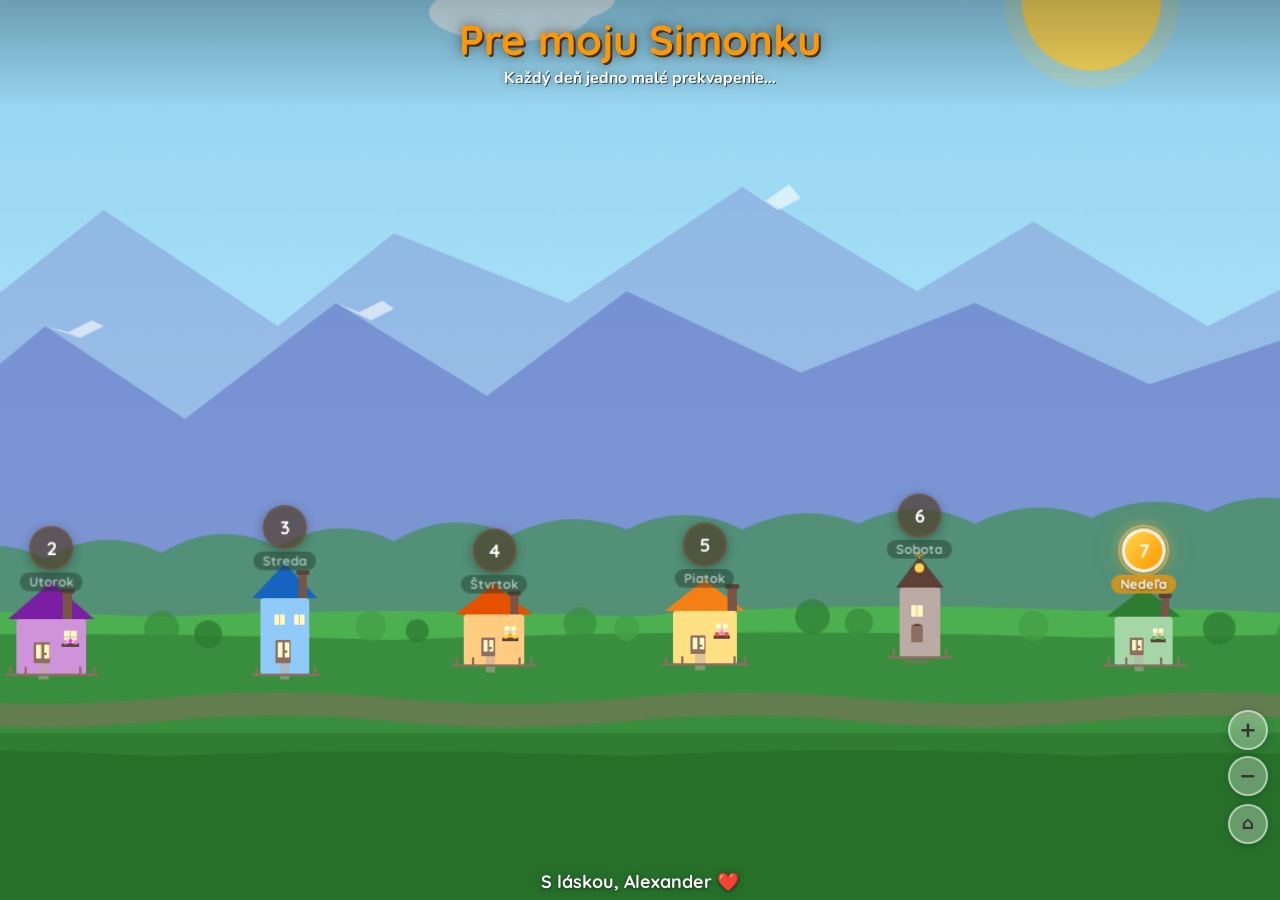
==== index.html @ 2c068c4d "Initial commit" ====
<!DOCTYPE html>
<html lang="sk">
<head>
    <meta charset="UTF-8">
    <meta name="viewport" content="width=device-width, initial-scale=1.0, maximum-scale=1.0, user-scalable=no">
    <title>Pre Simonku ❤️</title>
    <link rel="preconnect" href="https://fonts.googleapis.com">
    <link rel="preconnect" href="https://fonts.gstatic.com" crossorigin>
    <link href="https://fonts.googleapis.com/css2?family=Quicksand:wght@500;600;700&family=Nunito:wght@400;500;600;700;800&display=swap" rel="stylesheet">
    <link rel="stylesheet" href="style.css">
</head>
<body>
    <header>
        <h1>Pre moju Simonku</h1>
        <p class="subtitle">Každý deň jedno malé prekvapenie...</p>
    </header>

    <!-- ===== INTERACTIVE MAP ===== -->
    <div class="map-viewport" id="map-viewport">
        <div class="map-canvas" id="map-canvas">
            <!-- Landscape SVG — anchored to bottom so houses show, sky crops -->
            <svg class="map-svg" viewBox="0 0 1400 900" preserveAspectRatio="xMidYMax slice">
                <!-- Sky gradient -->
                <defs>
                    <linearGradient id="sky-grad" x1="0" y1="0" x2="0" y2="1">
                        <stop offset="0%" stop-color="#87CEEB"/>
                        <stop offset="60%" stop-color="#B3E5FC"/>
                        <stop offset="100%" stop-color="#C8E6C9"/>
                    </linearGradient>
                </defs>
                <rect width="1400" height="900" fill="url(#sky-grad)"/>

                <!-- Sun -->
                <circle cx="1200" cy="120" r="60" fill="#FFD54F" opacity="0.9"/>
                <circle cx="1200" cy="120" r="75" fill="#FFD54F" opacity="0.2"/>

                <!-- Clouds -->
                <g opacity="0.8">
                    <ellipse cx="200" cy="100" rx="80" ry="30" fill="white"/>
                    <ellipse cx="250" cy="85" rx="60" ry="25" fill="white"/>
                    <ellipse cx="160" cy="90" rx="50" ry="22" fill="white"/>
                </g>
                <g opacity="0.6">
                    <ellipse cx="700" cy="130" rx="70" ry="25" fill="white"/>
                    <ellipse cx="740" cy="118" rx="50" ry="20" fill="white"/>
                </g>
                <g opacity="0.5">
                    <ellipse cx="1000" cy="80" rx="60" ry="22" fill="white"/>
                    <ellipse cx="1040" cy="70" rx="45" ry="18" fill="white"/>
                </g>

                <!-- Far mountains -->
                <path d="M0 500 L100 350 L200 420 L350 300 L500 400 L600 320 L750 380 L900 280 L1050 370 L1150 310 L1300 400 L1400 350 L1400 900 L0 900Z" fill="#7986CB" opacity="0.4"/>
                <!-- Near mountains -->
                <path d="M0 550 L80 450 L180 500 L300 400 L420 480 L550 380 L680 460 L800 370 L950 440 L1100 380 L1250 450 L1400 400 L1400 900 L0 900Z" fill="#5C6BC0" opacity="0.5"/>
                <!-- Snow caps -->
                <path d="M300 400 L330 410 L350 400 L340 395 L320 405 Z" fill="white" opacity="0.6"/>
                <path d="M550 380 L580 395 L600 385 L590 378 L570 388 Z" fill="white" opacity="0.6"/>
                <path d="M900 280 L930 300 L950 290 L940 278 L920 292 Z" fill="white" opacity="0.6"/>

                <!-- Treeline / Forest -->
                <path d="M0 620 Q50 590 100 610 Q150 580 200 605 Q250 575 300 600 Q350 570 400 595 Q450 565 500 590 Q550 560 600 585 Q650 555 700 580 Q750 555 800 575 Q850 550 900 575 Q950 550 1000 570 Q1050 545 1100 570 Q1150 545 1200 565 Q1250 540 1300 560 Q1350 535 1400 560 L1400 900 L0 900Z" fill="#388E3C" opacity="0.6"/>

                <!-- Green ground -->
                <path d="M0 650 Q200 640 400 650 Q600 640 800 650 Q1000 635 1200 645 Q1300 640 1400 650 L1400 900 L0 900Z" fill="#4CAF50"/>
                <path d="M0 670 Q300 660 600 670 Q900 658 1200 668 L1400 665 L1400 900 L0 900Z" fill="#388E3C"/>

                <!-- Path/road winding through village -->
                <path d="M0 720 Q100 710 200 720 Q300 730 400 720 Q500 710 600 720 Q700 730 800 720 Q900 710 1000 720 Q1100 730 1200 720 Q1300 710 1400 720 L1400 740 Q1300 730 1200 740 Q1100 750 1000 740 Q900 730 800 740 Q700 750 600 740 Q500 730 400 740 Q300 750 200 740 Q100 730 0 740Z" fill="#8D6E63" opacity="0.5"/>

                <!-- ===== 7 HOUSES ===== -->

                <!-- House 1 (coral/pink) — Pondelok — center x≈107 -->
                <rect x="80" y="660" width="55" height="42" fill="#FFAB91" rx="3"/>
                <polygon points="72,660 142,660 107,632" fill="#D84315"/>
                <rect x="120" y="638" width="8" height="22" fill="#795548"/>
                <rect x="118" y="636" width="12" height="4" fill="#5D4037" rx="1"/>
                <rect x="95" y="676" width="13" height="16" fill="#8D6E63" rx="1"/>
                <rect x="97" y="678" width="4" height="10" fill="#FFF9C4" rx="0.5"/>
                <rect x="103" y="678" width="4" height="10" fill="#FFF9C4" rx="0.5"/>
                <circle cx="104" cy="684" r="1" fill="#5D4037"/>
                <rect x="115" y="668" width="10" height="10" fill="#FFF9C4" rx="1"/>
                <line x1="120" y1="668" x2="120" y2="678" stroke="#BCAAA4" stroke-width="0.7"/>
                <line x1="115" y1="673" x2="125" y2="673" stroke="#BCAAA4" stroke-width="0.7"/>
                <rect x="113" y="678" width="14" height="3" fill="#5D4037" rx="0.5"/>
                <circle cx="116" cy="677" r="2" fill="#FF80AB"/>
                <circle cx="120" cy="676" r="2" fill="#EF5350"/>
                <circle cx="124" cy="677" r="2" fill="#FF80AB"/>
                <rect x="99" y="692" width="9" height="14" fill="#BCAAA4" rx="1" opacity="0.5"/>
                <line x1="68" y1="702" x2="145" y2="702" stroke="#8D6E63" stroke-width="2"/>
                <line x1="72" y1="695" x2="72" y2="702" stroke="#8D6E63" stroke-width="2"/>
                <line x1="85" y1="695" x2="85" y2="702" stroke="#8D6E63" stroke-width="2"/>
                <line x1="130" y1="695" x2="130" y2="702" stroke="#8D6E63" stroke-width="2"/>
                <line x1="142" y1="695" x2="142" y2="702" stroke="#8D6E63" stroke-width="2"/>

                <!-- House 2 (purple) — Utorok — center x≈305 -->
                <rect x="275" y="652" width="60" height="48" fill="#CE93D8" rx="3"/>
                <polygon points="268,652 342,652 305,620" fill="#7B1FA2"/>
                <rect x="315" y="628" width="8" height="24" fill="#795548"/>
                <rect x="313" y="626" width="12" height="4" fill="#5D4037" rx="1"/>
                <rect x="290" y="672" width="14" height="18" fill="#8D6E63" rx="1"/>
                <rect x="292" y="674" width="4.5" height="12" fill="#FFF9C4" rx="0.5"/>
                <rect x="299" y="674" width="4.5" height="12" fill="#FFF9C4" rx="0.5"/>
                <circle cx="300" cy="682" r="1" fill="#5D4037"/>
                <rect x="316" y="662" width="11" height="11" fill="#FFF9C4" rx="1"/>
                <line x1="321.5" y1="662" x2="321.5" y2="673" stroke="#BCAAA4" stroke-width="0.7"/>
                <line x1="316" y1="667.5" x2="327" y2="667.5" stroke="#BCAAA4" stroke-width="0.7"/>
                <rect x="314" y="673" width="15" height="3" fill="#5D4037" rx="0.5"/>
                <circle cx="317" cy="672" r="2" fill="#CE93D8"/>
                <circle cx="321.5" cy="671" r="2" fill="#E040FB"/>
                <circle cx="326" cy="672" r="2" fill="#CE93D8"/>
                <rect x="294" y="690" width="9" height="14" fill="#BCAAA4" rx="1" opacity="0.5"/>
                <line x1="265" y1="700" x2="345" y2="700" stroke="#8D6E63" stroke-width="2"/>
                <line x1="270" y1="693" x2="270" y2="700" stroke="#8D6E63" stroke-width="2"/>
                <line x1="283" y1="693" x2="283" y2="700" stroke="#8D6E63" stroke-width="2"/>
                <line x1="330" y1="693" x2="330" y2="700" stroke="#8D6E63" stroke-width="2"/>
                <line x1="342" y1="693" x2="342" y2="700" stroke="#8D6E63" stroke-width="2"/>

                <!-- House 3 (blue, tall) — Streda — center x≈506 -->
                <rect x="485" y="634" width="42" height="66" fill="#90CAF9" rx="3"/>
                <polygon points="478,634 534,634 506,604" fill="#1565C0"/>
                <rect x="518" y="612" width="7" height="22" fill="#795548"/>
                <rect x="516" y="610" width="11" height="4" fill="#5D4037" rx="1"/>
                <rect x="498" y="670" width="13" height="20" fill="#8D6E63" rx="1"/>
                <rect x="500" y="672" width="4" height="13" fill="#FFF9C4" rx="0.5"/>
                <rect x="506" y="672" width="4" height="13" fill="#FFF9C4" rx="0.5"/>
                <circle cx="507" cy="680" r="1" fill="#5D4037"/>
                <rect x="497" y="648" width="9" height="9" fill="#FFF9C4" rx="1"/>
                <line x1="501.5" y1="648" x2="501.5" y2="657" stroke="#BCAAA4" stroke-width="0.7"/>
                <rect x="514" y="648" width="9" height="9" fill="#FFF9C4" rx="1"/>
                <line x1="518.5" y1="648" x2="518.5" y2="657" stroke="#BCAAA4" stroke-width="0.7"/>
                <rect x="502" y="690" width="8" height="14" fill="#BCAAA4" rx="1" opacity="0.5"/>
                <line x1="478" y1="700" x2="536" y2="700" stroke="#8D6E63" stroke-width="2"/>
                <line x1="482" y1="693" x2="482" y2="700" stroke="#8D6E63" stroke-width="2"/>
                <line x1="532" y1="693" x2="532" y2="700" stroke="#8D6E63" stroke-width="2"/>

                <!-- House 4 (orange) — Štvrtok — center x≈686 -->
                <rect x="660" y="648" width="52" height="44" fill="#FFCC80" rx="3"/>
                <polygon points="653,648 719,648 686,622" fill="#E65100"/>
                <rect x="700" y="630" width="7" height="18" fill="#795548"/>
                <rect x="698" y="628" width="11" height="4" fill="#5D4037" rx="1"/>
                <rect x="675" y="668" width="12" height="16" fill="#8D6E63" rx="1"/>
                <rect x="677" y="670" width="3.5" height="10" fill="#FFF9C4" rx="0.5"/>
                <rect x="682" y="670" width="3.5" height="10" fill="#FFF9C4" rx="0.5"/>
                <circle cx="683" cy="677" r="1" fill="#5D4037"/>
                <rect x="695" y="658" width="10" height="10" fill="#FFF9C4" rx="1"/>
                <line x1="700" y1="658" x2="700" y2="668" stroke="#BCAAA4" stroke-width="0.7"/>
                <line x1="695" y1="663" x2="705" y2="663" stroke="#BCAAA4" stroke-width="0.7"/>
                <rect x="693" y="668" width="14" height="3" fill="#5D4037" rx="0.5"/>
                <circle cx="696" cy="667" r="2" fill="#FFD54F"/>
                <circle cx="700" cy="666" r="2" fill="#FFAB00"/>
                <circle cx="704" cy="667" r="2" fill="#FFD54F"/>
                <rect x="679" y="684" width="8" height="14" fill="#BCAAA4" rx="1" opacity="0.5"/>
                <line x1="650" y1="692" x2="722" y2="692" stroke="#8D6E63" stroke-width="2"/>
                <line x1="654" y1="685" x2="654" y2="692" stroke="#8D6E63" stroke-width="2"/>
                <line x1="668" y1="685" x2="668" y2="692" stroke="#8D6E63" stroke-width="2"/>
                <line x1="708" y1="685" x2="708" y2="692" stroke="#8D6E63" stroke-width="2"/>
                <line x1="718" y1="685" x2="718" y2="692" stroke="#8D6E63" stroke-width="2"/>

                <!-- House 5 (yellow) — Piatok — center x≈867 -->
                <rect x="840" y="645" width="55" height="46" fill="#FFE082" rx="3"/>
                <polygon points="833,645 902,645 867,618" fill="#F57F17"/>
                <rect x="887" y="624" width="8" height="21" fill="#795548"/>
                <rect x="885" y="622" width="12" height="4" fill="#5D4037" rx="1"/>
                <rect x="855" y="666" width="13" height="16" fill="#8D6E63" rx="1"/>
                <rect x="857" y="668" width="4" height="10" fill="#FFF9C4" rx="0.5"/>
                <rect x="863" y="668" width="4" height="10" fill="#FFF9C4" rx="0.5"/>
                <circle cx="864" cy="675" r="1" fill="#5D4037"/>
                <rect x="877" y="656" width="10" height="10" fill="#FFF9C4" rx="1"/>
                <line x1="882" y1="656" x2="882" y2="666" stroke="#BCAAA4" stroke-width="0.7"/>
                <line x1="877" y1="661" x2="887" y2="661" stroke="#BCAAA4" stroke-width="0.7"/>
                <rect x="875" y="666" width="14" height="3" fill="#5D4037" rx="0.5"/>
                <circle cx="878" cy="665" r="2" fill="#EF5350"/>
                <circle cx="882" cy="664" r="2" fill="#FF80AB"/>
                <circle cx="886" cy="665" r="2" fill="#EF5350"/>
                <rect x="859" y="682" width="9" height="14" fill="#BCAAA4" rx="1" opacity="0.5"/>
                <line x1="830" y1="691" x2="905" y2="691" stroke="#8D6E63" stroke-width="2"/>
                <line x1="834" y1="684" x2="834" y2="691" stroke="#8D6E63" stroke-width="2"/>
                <line x1="848" y1="684" x2="848" y2="691" stroke="#8D6E63" stroke-width="2"/>
                <line x1="893" y1="684" x2="893" y2="691" stroke="#8D6E63" stroke-width="2"/>
                <line x1="902" y1="684" x2="902" y2="691" stroke="#8D6E63" stroke-width="2"/>

                <!-- House 6 (church/tower) — Sobota — center x≈1052 -->
                <rect x="1035" y="625" width="35" height="60" fill="#BCAAA4" rx="3"/>
                <polygon points="1032,625 1073,625 1052,598" fill="#5D4037"/>
                <circle cx="1052" cy="608" r="4" fill="#FFD54F"/>
                <rect x="1045" y="640" width="10" height="10" fill="#FFF9C4" rx="1"/>
                <line x1="1050" y1="640" x2="1050" y2="650" stroke="#BCAAA4" stroke-width="0.7"/>
                <rect x="1045" y="658" width="10" height="14" fill="#8D6E63" rx="1"/>
                <path d="M1045 658 Q1050 654 1055 658" fill="#5D4037"/>
                <rect x="1040" y="685" width="20" height="6" fill="#8D6E63" rx="1" opacity="0.4"/>
                <line x1="1052" y1="600" x2="1052" y2="594" stroke="#FFD54F" stroke-width="2"/>
                <line x1="1048" y1="597" x2="1056" y2="597" stroke="#FFD54F" stroke-width="2"/>
                <line x1="1025" y1="685" x2="1080" y2="685" stroke="#8D6E63" stroke-width="2"/>
                <line x1="1030" y1="678" x2="1030" y2="685" stroke="#8D6E63" stroke-width="2"/>
                <line x1="1075" y1="678" x2="1075" y2="685" stroke="#8D6E63" stroke-width="2"/>

                <!-- House 7 (green/teal cottage) — Nedeľa — center x≈1245 -->
                <rect x="1220" y="650" width="50" height="42" fill="#A5D6A7" rx="3"/>
                <polygon points="1213,650 1277,650 1245,625" fill="#2E7D32"/>
                <rect x="1260" y="632" width="7" height="18" fill="#795548"/>
                <rect x="1258" y="630" width="11" height="4" fill="#5D4037" rx="1"/>
                <rect x="1233" y="668" width="12" height="15" fill="#8D6E63" rx="1"/>
                <rect x="1235" y="670" width="3.5" height="9" fill="#FFF9C4" rx="0.5"/>
                <rect x="1240" y="670" width="3.5" height="9" fill="#FFF9C4" rx="0.5"/>
                <circle cx="1241" cy="676" r="1" fill="#5D4037"/>
                <rect x="1253" y="660" width="9" height="9" fill="#FFF9C4" rx="1"/>
                <line x1="1257.5" y1="660" x2="1257.5" y2="669" stroke="#BCAAA4" stroke-width="0.7"/>
                <line x1="1253" y1="664.5" x2="1262" y2="664.5" stroke="#BCAAA4" stroke-width="0.7"/>
                <rect x="1251" y="669" width="13" height="3" fill="#5D4037" rx="0.5"/>
                <circle cx="1254" cy="668" r="2" fill="#66BB6A"/>
                <circle cx="1258" cy="667" r="2" fill="#81C784"/>
                <circle cx="1261" cy="668" r="2" fill="#66BB6A"/>
                <rect x="1237" y="683" width="8" height="14" fill="#BCAAA4" rx="1" opacity="0.5"/>
                <line x1="1210" y1="692" x2="1282" y2="692" stroke="#8D6E63" stroke-width="2"/>
                <line x1="1215" y1="685" x2="1215" y2="692" stroke="#8D6E63" stroke-width="2"/>
                <line x1="1230" y1="685" x2="1230" y2="692" stroke="#8D6E63" stroke-width="2"/>
                <line x1="1260" y1="685" x2="1260" y2="692" stroke="#8D6E63" stroke-width="2"/>
                <line x1="1275" y1="685" x2="1275" y2="692" stroke="#8D6E63" stroke-width="2"/>

                <!-- Trees scattered between houses -->
                <circle cx="50" cy="675" r="16" fill="#2E7D32" opacity="0.8"/>
                <circle cx="200" cy="665" r="14" fill="#43A047" opacity="0.7"/>
                <circle cx="230" cy="670" r="11" fill="#2E7D32" opacity="0.8"/>
                <circle cx="400" cy="660" r="15" fill="#388E3C" opacity="0.7"/>
                <circle cx="440" cy="665" r="12" fill="#2E7D32" opacity="0.8"/>
                <circle cx="580" cy="658" r="13" fill="#43A047" opacity="0.7"/>
                <circle cx="620" cy="662" r="10" fill="#2E7D32" opacity="0.8"/>
                <circle cx="760" cy="656" r="14" fill="#388E3C" opacity="0.7"/>
                <circle cx="800" cy="660" r="11" fill="#43A047" opacity="0.8"/>
                <circle cx="960" cy="650" r="15" fill="#2E7D32" opacity="0.7"/>
                <circle cx="1000" cy="655" r="12" fill="#388E3C" opacity="0.8"/>
                <circle cx="1150" cy="658" r="13" fill="#43A047" opacity="0.7"/>
                <circle cx="1310" cy="660" r="14" fill="#2E7D32" opacity="0.8"/>
                <circle cx="1370" cy="665" r="11" fill="#388E3C" opacity="0.7"/>

                <!-- Bottom grass strip -->
                <rect x="0" y="750" width="1400" height="150" fill="#2E7D32"/>
                <path d="M0 770 Q200 760 400 770 Q600 762 800 770 Q1000 760 1200 770 Q1300 764 1400 770 L1400 900 L0 900Z" fill="#1B5E20" opacity="0.4"/>
            </svg>

            <!-- Running couple -->
            <div class="bg-couple">
                <svg class="runner runner-boy" viewBox="0 0 60 100" width="45" height="72">
                    <circle cx="30" cy="18" r="14" fill="#FFDAB9"/>
                    <path d="M16 14 Q18 4 30 4 Q42 4 44 14 Q44 10 40 8 Q35 5 30 5 Q25 5 20 8 Q16 10 16 14" fill="#4a3728"/>
                    <circle cx="24" cy="17" r="2.5" fill="#333"/><circle cx="36" cy="17" r="2.5" fill="#333"/>
                    <circle cx="25" cy="16" r="1" fill="white"/><circle cx="37" cy="16" r="1" fill="white"/>
                    <path d="M24 23 Q30 28 36 23" fill="none" stroke="#c0392b" stroke-width="2" stroke-linecap="round"/>
                    <path d="M20 32 L15 55 L45 55 L40 32 Z" fill="#3498db"/>
                    <line x1="15" y1="38" x2="5" y2="52" stroke="#FFDAB9" stroke-width="5" stroke-linecap="round"><animate attributeName="x2" values="5;2;5" dur="0.4s" repeatCount="indefinite"/><animate attributeName="y2" values="52;48;52" dur="0.4s" repeatCount="indefinite"/></line>
                    <line x1="45" y1="38" x2="55" y2="48" stroke="#FFDAB9" stroke-width="5" stroke-linecap="round"><animate attributeName="x2" values="55;58;55" dur="0.4s" repeatCount="indefinite"/><animate attributeName="y2" values="48;52;48" dur="0.4s" repeatCount="indefinite"/></line>
                    <line x1="22" y1="55" x2="12" y2="80" stroke="#2c3e50" stroke-width="6" stroke-linecap="round"><animate attributeName="x2" values="12;28;12" dur="0.4s" repeatCount="indefinite"/></line>
                    <line x1="38" y1="55" x2="48" y2="80" stroke="#2c3e50" stroke-width="6" stroke-linecap="round"><animate attributeName="x2" values="48;32;48" dur="0.4s" repeatCount="indefinite"/></line>
                    <ellipse cx="12" cy="82" rx="7" ry="4" fill="#e74c3c"><animate attributeName="cx" values="12;28;12" dur="0.4s" repeatCount="indefinite"/></ellipse>
                    <ellipse cx="48" cy="82" rx="7" ry="4" fill="#e74c3c"><animate attributeName="cx" values="48;32;48" dur="0.4s" repeatCount="indefinite"/></ellipse>
                </svg>
                <svg class="runner runner-girl" viewBox="0 0 60 100" width="45" height="72">
                    <circle cx="30" cy="18" r="14" fill="#FFDAB9"/>
                    <path d="M14 18 Q14 2 30 2 Q46 2 46 18 Q46 12 42 8 Q38 4 30 4 Q22 4 18 8 Q14 12 14 18" fill="#f1c40f"/>
                    <path d="M14 18 Q12 28 16 35" fill="none" stroke="#f1c40f" stroke-width="5" stroke-linecap="round"/>
                    <path d="M46 18 Q48 28 44 35" fill="none" stroke="#f1c40f" stroke-width="5" stroke-linecap="round"/>
                    <circle cx="24" cy="17" r="2.5" fill="#333"/><circle cx="36" cy="17" r="2.5" fill="#333"/>
                    <circle cx="25" cy="16" r="1" fill="white"/><circle cx="37" cy="16" r="1" fill="white"/>
                    <path d="M24 23 Q30 28 36 23" fill="none" stroke="#c0392b" stroke-width="2" stroke-linecap="round"/>
                    <path d="M18 32 L10 60 L50 60 L42 32 Z" fill="#e91e63"/>
                    <line x1="15" y1="38" x2="5" y2="48" stroke="#FFDAB9" stroke-width="5" stroke-linecap="round"><animate attributeName="x2" values="5;2;5" dur="0.4s" repeatCount="indefinite"/><animate attributeName="y2" values="48;52;48" dur="0.4s" repeatCount="indefinite"/></line>
                    <line x1="45" y1="38" x2="55" y2="52" stroke="#FFDAB9" stroke-width="5" stroke-linecap="round"><animate attributeName="x2" values="55;58;55" dur="0.4s" repeatCount="indefinite"/><animate attributeName="y2" values="52;48;52" dur="0.4s" repeatCount="indefinite"/></line>
                    <line x1="22" y1="60" x2="12" y2="80" stroke="#FFDAB9" stroke-width="5" stroke-linecap="round"><animate attributeName="x2" values="12;28;12" dur="0.4s" repeatCount="indefinite"/></line>
                    <line x1="38" y1="60" x2="48" y2="80" stroke="#FFDAB9" stroke-width="5" stroke-linecap="round"><animate attributeName="x2" values="48;32;48" dur="0.4s" repeatCount="indefinite"/></line>
                    <ellipse cx="12" cy="82" rx="7" ry="4" fill="#9b59b6"><animate attributeName="cx" values="12;28;12" dur="0.4s" repeatCount="indefinite"/></ellipse>
                    <ellipse cx="48" cy="82" rx="7" ry="4" fill="#9b59b6"><animate attributeName="cx" values="48;32;48" dur="0.4s" repeatCount="indefinite"/></ellipse>
                </svg>
                <div class="heart-trail">❤️</div>
                <div class="heart-trail h2">💕</div>
            </div>

            <!-- Day markers — positioned by JS using SVG coordinates -->
            <div class="day-marker locked" data-day="1" id="marker-1" data-svg-x="107" data-svg-y="640">
                <div class="marker-circle">1</div>
                <span class="marker-label">Pondelok</span>
            </div>
            <div class="day-marker locked" data-day="2" id="marker-2" data-svg-x="305" data-svg-y="628">
                <div class="marker-circle">2</div>
                <span class="marker-label">Utorok</span>
            </div>
            <div class="day-marker locked" data-day="3" id="marker-3" data-svg-x="506" data-svg-y="610">
                <div class="marker-circle">3</div>
                <span class="marker-label">Streda</span>
            </div>
            <div class="day-marker locked" data-day="4" id="marker-4" data-svg-x="686" data-svg-y="630">
                <div class="marker-circle">4</div>
                <span class="marker-label">Štvrtok</span>
            </div>
            <div class="day-marker locked" data-day="5" id="marker-5" data-svg-x="867" data-svg-y="625">
                <div class="marker-circle">5</div>
                <span class="marker-label">Piatok</span>
            </div>
            <div class="day-marker locked" data-day="6" id="marker-6" data-svg-x="1052" data-svg-y="600">
                <div class="marker-circle">6</div>
                <span class="marker-label">Sobota</span>
            </div>
            <div class="day-marker locked" data-day="0" id="marker-0" data-svg-x="1245" data-svg-y="630">
                <div class="marker-circle">7</div>
                <span class="marker-label">Nedeľa</span>
            </div>
        </div>

        <!-- Zoom controls — outside canvas so they don't transform -->
        <div class="zoom-controls" id="zoom-controls">
            <button class="zoom-btn" id="zoom-in" aria-label="Priblížiť">+</button>
            <button class="zoom-btn" id="zoom-out" aria-label="Oddialiť">−</button>
            <button class="zoom-btn zoom-btn-home" id="zoom-home" aria-label="Reset">⌂</button>
        </div>

        <!-- Slide hint arrows for mobile -->
        <div class="slide-hint slide-hint-left" id="hint-left">‹</div>
        <div class="slide-hint slide-hint-right" id="hint-right">›</div>
    </div>

    <footer>
        <p>S láskou, Alexander ❤️</p>
    </footer>

    <!-- Modal -->
    <div id="surprise-modal" class="modal hidden">
        <div class="modal-backdrop"></div>
        <div class="modal-content">
            <button class="close-btn" aria-label="Zavrieť">&times;</button>
            <div id="scene-container"></div>
            <div class="poem-container">
                <h2 id="surprise-title"></h2>
                <div class="poem-divider"><span>♥</span></div>
                <p id="surprise-poem"></p>
            </div>
        </div>
    </div>

    <script src="script.js"></script>
</body>
</html>
---- style.css ----
/* ===== RESET & BASE ===== */
*, *::before, *::after {
    margin: 0;
    padding: 0;
    box-sizing: border-box;
}

:root {
    --font-display: 'Quicksand', sans-serif;
    --font-body: 'Nunito', sans-serif;
    --primary: #ff6f91;
    --primary-bright: #ff9ab5;
    --secondary: #845ec2;
    --accent: #ffc75f;
    --text: #3d2c5e;
}

html { scroll-behavior: smooth; }

body {
    font-family: var(--font-body);
    background: #4CAF50;
    color: var(--text);
    height: 100vh;
    height: 100dvh;
    overflow: hidden;
    display: flex;
    flex-direction: column;
    position: relative;
}

/* ===== HEADER (overlay on map) ===== */
header {
    text-align: center;
    padding: 0.8rem 1.5rem 0.4rem;
    position: absolute;
    top: 0;
    left: 0;
    right: 0;
    z-index: 100;
    pointer-events: none;
    background: linear-gradient(to bottom, rgba(0,0,0,0.25), transparent);
    padding-bottom: 1.2rem;
}

h1 {
    font-family: var(--font-display);
    font-weight: 700;
    font-size: clamp(1.6rem, 4.5vw, 2.6rem);
    color: #ff9800;
    text-shadow:
        2px 2px 0 rgba(50, 25, 0, 0.8),
        0 0 10px rgba(50, 25, 0, 0.5),
        0 0 25px rgba(0, 0, 0, 0.4);
    margin-bottom: 0.15rem;
}

.subtitle {
    font-family: var(--font-body);
    font-size: 1rem;
    font-weight: 700;
    color: #fff;
    text-shadow:
        1px 1px 0 rgba(0, 0, 0, 0.6),
        0 0 10px rgba(0, 0, 0, 0.4);
}

/* ===== MAP VIEWPORT (fullscreen) ===== */
.map-viewport {
    position: absolute;
    inset: 0;
    overflow: hidden;
    z-index: 1;
    touch-action: none;
    cursor: grab;
    background: #2E7D32;
}

.map-viewport:active {
    cursor: grabbing;
}

.map-canvas {
    position: absolute;
    transform-origin: 0 0;
    will-change: transform;
}

.map-svg {
    display: block;
    width: 100%;
    height: 100%;
    pointer-events: none;
}

/* ===== DAY MARKERS ===== */
.day-marker {
    position: absolute;
    transform: translate(-50%, -100%);
    z-index: 50;
    cursor: pointer;
    display: flex;
    flex-direction: column;
    align-items: center;
    gap: 2px;
    -webkit-tap-highlight-color: transparent;
    user-select: none;
    transition: opacity 0.3s;
}

.marker-circle {
    width: 38px;
    height: 38px;
    border-radius: 50%;
    display: flex;
    align-items: center;
    justify-content: center;
    font-family: var(--font-display);
    font-weight: 700;
    font-size: 1rem;
    color: white;
    transition: transform 0.3s ease, box-shadow 0.3s ease;
    position: relative;
}

.marker-label {
    font-family: var(--font-display);
    font-weight: 700;
    font-size: 0.7rem;
    color: white;
    background: rgba(0, 0, 0, 0.55);
    padding: 1px 8px;
    border-radius: 10px;
    white-space: nowrap;
    pointer-events: none;
    backdrop-filter: blur(4px);
    -webkit-backdrop-filter: blur(4px);
    text-shadow: 0 1px 2px rgba(0,0,0,0.5);
}

/* --- Locked marker --- */
.day-marker.locked .marker-circle {
    background: rgba(80, 60, 40, 0.7);
    border: 2px solid rgba(120, 90, 60, 0.5);
    box-shadow: 0 2px 8px rgba(0,0,0,0.3);
    cursor: not-allowed;
}

.day-marker.locked .marker-label {
    opacity: 0.5;
}

/* --- Unlocked marker --- */
.day-marker.unlocked .marker-circle {
    background: linear-gradient(135deg, #FFD54F, #FF9800);
    border: 3px solid rgba(255, 255, 255, 0.8);
    box-shadow:
        0 0 12px rgba(255, 199, 95, 0.6),
        0 0 25px rgba(255, 199, 95, 0.3),
        0 3px 10px rgba(0,0,0,0.3);
    animation: marker-glow 2s ease-in-out infinite;
}

.day-marker.unlocked .marker-label {
    background: rgba(255, 152, 0, 0.7);
}

.day-marker.unlocked:hover .marker-circle {
    transform: scale(1.2);
    box-shadow:
        0 0 20px rgba(255, 199, 95, 0.8),
        0 0 40px rgba(255, 199, 95, 0.4),
        0 5px 15px rgba(0,0,0,0.3);
}

.day-marker.unlocked:active .marker-circle {
    transform: scale(0.95);
}

@keyframes marker-glow {
    0%, 100% {
        box-shadow:
            0 0 12px rgba(255, 199, 95, 0.6),
            0 0 25px rgba(255, 199, 95, 0.3),
            0 3px 10px rgba(0,0,0,0.3);
    }
    50% {
        box-shadow:
            0 0 18px rgba(255, 199, 95, 0.8),
            0 0 40px rgba(255, 199, 95, 0.5),
            0 3px 12px rgba(0,0,0,0.3);
    }
}

/* Unlocked marker ping ring */
.day-marker.unlocked .marker-circle::after {
    content: '';
    position: absolute;
    inset: -6px;
    border-radius: 50%;
    border: 2px solid rgba(255, 199, 95, 0.5);
    animation: marker-ping 2s ease-out infinite;
}

@keyframes marker-ping {
    0% { transform: scale(1); opacity: 0.6; }
    100% { transform: scale(1.6); opacity: 0; }
}

/* Shake for locked */
@keyframes shake {
    0%, 100% { transform: translate(-50%, -100%) rotate(0); }
    20% { transform: translate(calc(-50% - 5px), -100%) rotate(-3deg); }
    40% { transform: translate(calc(-50% + 5px), -100%) rotate(3deg); }
    60% { transform: translate(calc(-50% - 3px), -100%) rotate(-2deg); }
    80% { transform: translate(calc(-50% + 3px), -100%) rotate(2deg); }
}
.day-marker.shake {
    animation: shake 0.4s ease;
}

/* Running couple (on the road) */
.bg-couple {
    position: absolute;
    bottom: 17%;
    left: -120px;
    display: flex;
    align-items: flex-end;
    gap: 6px;
    animation: run-across 16s linear infinite;
    z-index: 4;
    pointer-events: none;
}

@keyframes run-across {
    0% { left: -150px; bottom: 17%; }
    30% { bottom: 19%; }
    50% { bottom: 17%; }
    70% { bottom: 19%; }
    100% { left: calc(100% + 150px); bottom: 17%; }
}

.runner {
    display: block;
    filter: drop-shadow(0 2px 3px rgba(0,0,0,0.2));
}

.runner-boy { animation: runner-bounce 0.4s ease-in-out infinite; }
.runner-girl { animation: runner-bounce 0.4s ease-in-out infinite 0.2s; }

@keyframes runner-bounce {
    0%, 100% { transform: translateY(0); }
    50% { transform: translateY(-6px); }
}

.heart-trail {
    position: absolute;
    top: -15px;
    right: 0;
    font-size: 14px;
    animation: heart-float 1.5s ease-out infinite;
    opacity: 0;
}
.heart-trail.h2 { right: 20px; animation-delay: 0.7s; font-size: 11px; }

@keyframes heart-float {
    0% { opacity: 0.9; transform: translateY(0) scale(1); }
    100% { opacity: 0; transform: translateY(-35px) scale(0.4); }
}

/* ===== ZOOM CONTROLS ===== */
.zoom-controls {
    position: absolute;
    bottom: 56px;
    right: 12px;
    z-index: 200;
    display: flex;
    flex-direction: column;
    gap: 6px;
}

.zoom-btn {
    width: 40px;
    height: 40px;
    border-radius: 50%;
    border: 2px solid rgba(255,255,255,0.5);
    background: rgba(255,255,255,0.3);
    backdrop-filter: blur(8px);
    -webkit-backdrop-filter: blur(8px);
    color: #333;
    font-size: 1.3rem;
    font-weight: 700;
    cursor: pointer;
    display: flex;
    align-items: center;
    justify-content: center;
    transition: all 0.2s;
    line-height: 1;
    font-family: system-ui, sans-serif;
    box-shadow: 0 2px 8px rgba(0,0,0,0.2);
}

.zoom-btn:hover {
    background: rgba(255,255,255,0.6);
    transform: scale(1.1);
}

.zoom-btn:active {
    transform: scale(0.95);
}

.zoom-btn-home {
    font-size: 1.1rem;
    margin-top: 2px;
}

/* ===== SLIDE HINTS (mobile) ===== */
.slide-hint {
    position: absolute;
    top: 50%;
    transform: translateY(-50%);
    z-index: 150;
    font-size: 2rem;
    color: rgba(255,255,255,0.6);
    pointer-events: none;
    text-shadow: 0 2px 6px rgba(0,0,0,0.3);
    animation: hint-pulse 2s ease-in-out infinite;
    opacity: 0;
    transition: opacity 0.5s;
    font-family: system-ui, sans-serif;
    font-weight: 300;
}

.slide-hint.visible {
    opacity: 1;
}

.slide-hint-left { left: 8px; }
.slide-hint-right { right: 8px; }

@keyframes hint-pulse {
    0%, 100% { opacity: 0.3; transform: translateY(-50%) scale(1); }
    50% { opacity: 0.8; transform: translateY(-50%) scale(1.15); }
}

.slide-hint.visible {
    animation: hint-pulse 2s ease-in-out infinite;
}

/* Fade out hints after initial display */
.slide-hint.fade-out {
    animation: none;
    opacity: 0;
    transition: opacity 1s;
}

/* ===== MODAL ===== */
.modal {
    position: fixed;
    inset: 0;
    z-index: 1000;
    display: flex;
    align-items: center;
    justify-content: center;
    opacity: 0;
    pointer-events: none;
    transition: opacity 0.5s ease;
}

.modal:not(.hidden) { opacity: 1; pointer-events: auto; }

.modal-backdrop {
    position: absolute;
    inset: 0;
    background: rgba(0, 0, 0, 0.75);
    backdrop-filter: blur(10px);
    -webkit-backdrop-filter: blur(10px);
}

.modal-content {
    position: relative;
    width: 92%;
    max-width: 750px;
    height: 85vh;
    max-height: 700px;
    border-radius: 24px;
    overflow: hidden;
    display: flex;
    flex-direction: column;
    background: linear-gradient(to bottom, #1e0f3d, #130a24);
    border: 2px solid rgba(255, 111, 145, 0.3);
    box-shadow: 0 0 50px rgba(255, 111, 145, 0.15), 0 25px 50px rgba(0, 0, 0, 0.5);
    transform: scale(0.92) translateY(20px);
    transition: transform 0.5s cubic-bezier(0.175, 0.885, 0.32, 1.275);
}

.modal:not(.hidden) .modal-content { transform: scale(1) translateY(0); }

.close-btn {
    position: absolute;
    top: 12px;
    right: 16px;
    background: rgba(255,255,255,0.1);
    border: 1px solid rgba(255,255,255,0.15);
    color: white;
    font-size: 1.6rem;
    width: 40px;
    height: 40px;
    border-radius: 50%;
    cursor: pointer;
    z-index: 10;
    display: flex;
    align-items: center;
    justify-content: center;
    transition: all 0.2s;
    line-height: 1;
}

.close-btn:hover {
    background: rgba(255, 111, 145, 0.3);
    border-color: rgba(255, 111, 145, 0.5);
    transform: rotate(90deg);
}

#scene-container {
    flex: 1;
    position: relative;
    overflow: hidden;
    min-height: 0;
}

.poem-container {
    padding: 1.5rem 2rem 2rem;
    text-align: center;
    background: linear-gradient(to bottom, rgba(0,0,0,0.15), rgba(0,0,0,0.4));
    border-top: 1px solid rgba(255,255,255,0.06);
    flex-shrink: 0;
}

#surprise-title {
    font-family: var(--font-display);
    font-size: 1.5rem;
    color: var(--accent);
    margin-bottom: 0.4rem;
    text-shadow: 1px 1px 0 rgba(0,0,0,0.3);
}

.poem-divider {
    margin: 0.4rem 0 0.6rem;
    display: flex;
    align-items: center;
    justify-content: center;
    gap: 0.75rem;
    opacity: 0.4;
}

.poem-divider::before, .poem-divider::after {
    content: '';
    width: 50px;
    height: 1px;
    background: linear-gradient(to right, transparent, var(--primary), transparent);
}

.poem-divider span { font-size: 0.8rem; color: var(--primary); }

#surprise-poem {
    font-family: var(--font-body);
    font-size: 1.15rem;
    font-weight: 500;
    line-height: 1.7;
    white-space: pre-line;
    color: rgba(255,255,255,0.85);
}

/* ===== FOOTER (overlay bottom) ===== */
footer {
    position: absolute;
    bottom: 8px;
    left: 0;
    right: 0;
    text-align: center;
    z-index: 100;
    pointer-events: none;
}

footer p {
    font-family: var(--font-display);
    font-weight: 700;
    font-size: clamp(0.9rem, 1.4vw, 1.3rem);
    color: #fff;
    text-shadow:
        0 1px 3px rgba(0,0,0,0.5),
        0 0 8px rgba(0,0,0,0.3);
}

/* ===== SVG SCENE ANIMATIONS ===== */
@keyframes float {
    0%, 100% { transform: translateY(0) rotate(0deg); }
    50% { transform: translateY(-15px) rotate(3deg); }
}

@keyframes float-alt {
    0%, 100% { transform: translateY(0) rotate(0deg); }
    50% { transform: translateY(-20px) rotate(-3deg); }
}

@keyframes fly-across {
    0% { transform: translate(-120px, 30px) rotate(-5deg); }
    25% { transform: translate(15vw, -10px) rotate(5deg); }
    50% { transform: translate(40vw, 40px) rotate(-10deg); }
    75% { transform: translate(65vw, 0px) rotate(5deg); }
    100% { transform: translate(calc(100% + 120px), 20px) rotate(-5deg); }
}

@keyframes fly-across-2 {
    0% { transform: translate(calc(100% + 80px), 10px) rotate(5deg) scaleX(-1); }
    30% { transform: translate(60vw, 50px) rotate(-5deg) scaleX(-1); }
    60% { transform: translate(25vw, -5px) rotate(10deg) scaleX(-1); }
    100% { transform: translate(-120px, 30px) rotate(-5deg) scaleX(-1); }
}

@keyframes spin-slow { from { transform: rotate(0deg); } to { transform: rotate(360deg); } }

@keyframes bob {
    0%, 100% { transform: scaleY(1) translateY(0); }
    50% { transform: scaleY(0.96) translateY(3px); }
}

@keyframes sway {
    0%, 100% { transform: rotate(-3deg); }
    50% { transform: rotate(3deg); }
}

@keyframes wave-tentacle {
    0%, 100% { transform: rotate(-15deg); }
    50% { transform: rotate(15deg); }
}

@keyframes blink {
    0%, 90%, 100% { transform: scaleY(1); }
    95% { transform: scaleY(0.1); }
}

@keyframes sparkle-pop {
    0% { opacity: 0; transform: scale(0); }
    50% { opacity: 1; transform: scale(1); }
    100% { opacity: 0; transform: scale(0); }
}

@keyframes snow-fall {
    0% { transform: translateY(-10px) translateX(0); opacity: 0; }
    10% { opacity: 1; }
    100% { transform: translateY(100vh) translateX(30px); opacity: 0; }
}

@keyframes disco-light {
    0% { opacity: 0.2; transform: rotate(-20deg) scaleY(1); }
    50% { opacity: 0.5; transform: rotate(20deg) scaleY(1.1); }
    100% { opacity: 0.2; transform: rotate(-20deg) scaleY(1); }
}

@keyframes tail-wag {
    0%, 100% { transform: rotate(-10deg); }
    50% { transform: rotate(15deg); }
}

/* ===== PARTICLES ===== */
.particle {
    position: fixed;
    border-radius: 50%;
    pointer-events: none;
    z-index: 0;
}

/* ===== TEST BANNER ===== */
.test-banner {
    position: fixed;
    top: 0;
    left: 0;
    right: 0;
    background: linear-gradient(90deg, #ff6f91, #845ec2, #ffc75f);
    color: white;
    text-align: center;
    padding: 6px;
    font-family: var(--font-display);
    font-size: 0.85rem;
    font-weight: 400;
    z-index: 9999;
    letter-spacing: 0.05em;
    text-shadow: 1px 1px 0 rgba(0,0,0,0.2);
}

body.test-mode header { padding-top: 3rem; }

/* ===== RESPONSIVE ===== */
@media (max-width: 650px) {
    .modal-content {
        width: 96%;
        height: 90vh;
        border-radius: 18px;
    }

    #surprise-title { font-size: 1.25rem; }
    #surprise-poem { font-size: 1rem; }
    .poem-container { padding: 1.2rem 1.5rem 1.5rem; }
    .runner { width: 35px; height: 56px; }

    .marker-circle {
        width: 32px;
        height: 32px;
        font-size: 0.85rem;
    }

    .marker-label {
        font-size: 0.6rem;
        padding: 1px 5px;
    }

    .zoom-controls {
        bottom: 48px;
        right: 8px;
    }

    .zoom-btn {
        width: 36px;
        height: 36px;
        font-size: 1.1rem;
    }
}
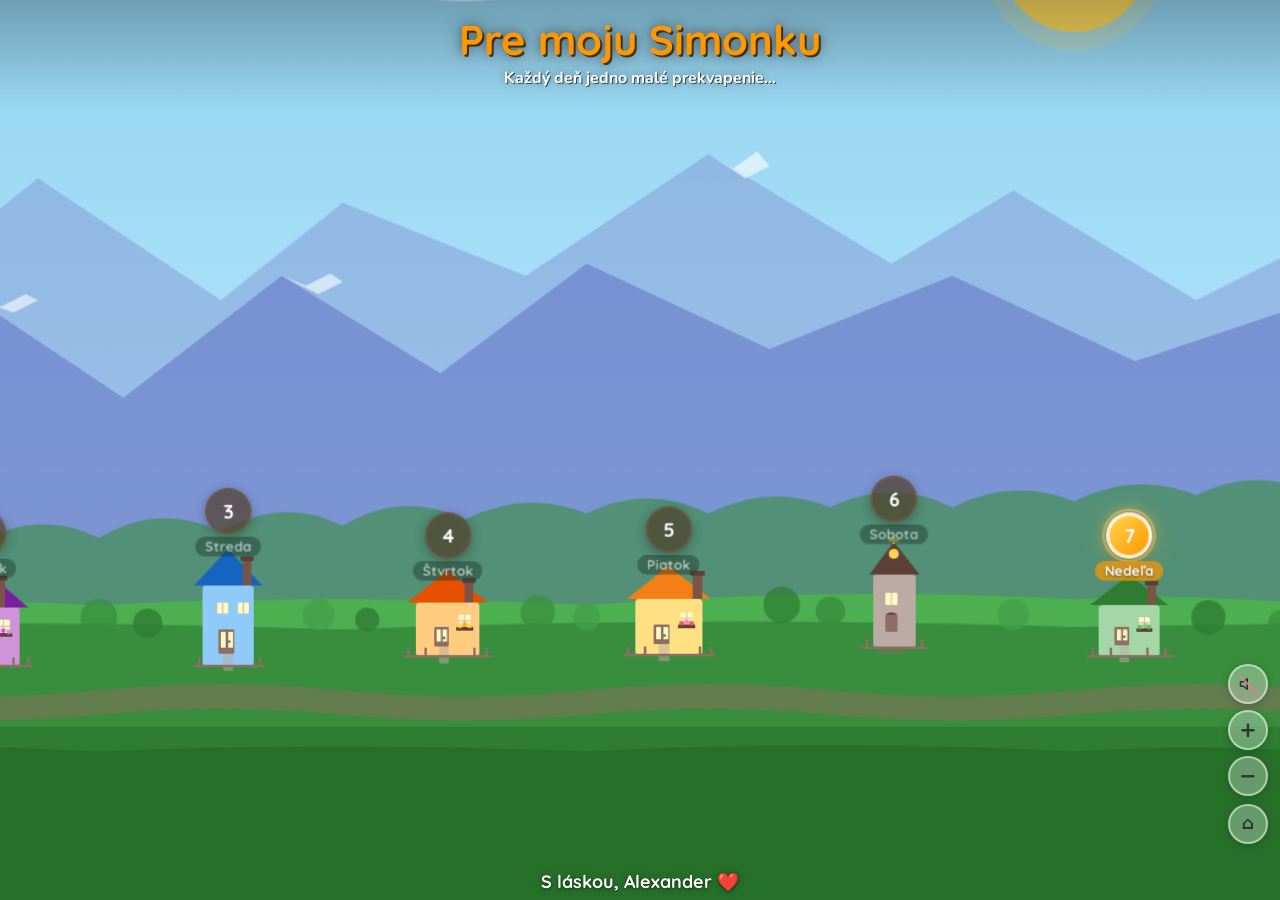
==== commit 445859c9: "add sound" ====
--- a/index.html
+++ b/index.html
@@ -2,7 +2,8 @@
 <html lang="sk">
 <head>
     <meta charset="UTF-8">
-    <meta name="viewport" content="width=device-width, initial-scale=1.0, maximum-scale=1.0, user-scalable=no">
+    <meta name="viewport" content="width=device-width, initial-scale=1.0, maximum-scale=1.0, user-scalable=no, viewport-fit=cover">
+    <meta name="theme-color" content="#87CEEB">
     <title>Pre Simonku ❤️</title>
     <link rel="preconnect" href="https://fonts.googleapis.com">
     <link rel="preconnect" href="https://fonts.gstatic.com" crossorigin>
@@ -14,6 +15,16 @@
         <h1>Pre moju Simonku</h1>
         <p class="subtitle">Každý deň jedno malé prekvapenie...</p>
     </header>
+
+    <!-- ===== AUDIO ELEMENTS ===== -->
+    <audio id="bg-audio" loop preload="none"><source src="audio/bg.mp3" type="audio/mpeg"></audio>
+    <audio id="scene-audio-0" loop preload="none"><source src="audio/0_unicorn.mp3" type="audio/mpeg"></audio>
+    <audio id="scene-audio-1" loop preload="none"><source src="audio/1_bee.mp3" type="audio/mpeg"></audio>
+    <audio id="scene-audio-2" loop preload="none"><source src="audio/2_octopus.mp3" type="audio/mpeg"></audio>
+    <audio id="scene-audio-3" loop preload="none"><source src="audio/3_cat.mp3" type="audio/mpeg"></audio>
+    <audio id="scene-audio-4" loop preload="none"><source src="audio/4_sun.mp3" type="audio/mpeg"></audio>
+    <audio id="scene-audio-5" loop preload="none"><source src="audio/5_owl.mp3" type="audio/mpeg"></audio>
+    <audio id="scene-audio-6" loop preload="none"><source src="audio/6_penguin.mp3" type="audio/mpeg"></audio>
 
     <!-- ===== INTERACTIVE MAP ===== -->
     <div class="map-viewport" id="map-viewport">
@@ -306,8 +317,16 @@
             </div>
         </div>
 
-        <!-- Zoom controls — outside canvas so they don't transform -->
+        <!-- Controls — outside canvas so they don't transform -->
         <div class="zoom-controls" id="zoom-controls">
+            <button class="zoom-btn muted" id="audio-toggle" aria-label="Prepnúť zvuk">
+                <!-- Speaker Icon -->
+                <svg class="icon-speaker" viewBox="0 0 24 24" width="18" height="18" stroke="currentColor" stroke-width="2" fill="none" stroke-linecap="round" stroke-linejoin="round">
+                    <polygon points="11 5 6 9 2 9 2 15 6 15 11 19 11 5"></polygon>
+                    <path class="icon-waves" d="M19.07 4.93a10 10 0 0 1 0 14.14M15.54 8.46a5 5 0 0 1 0 7.07"></path>
+                    <line class="icon-mute-line" x1="1" y1="1" x2="23" y2="23"></line>
+                </svg>
+            </button>
             <button class="zoom-btn" id="zoom-in" aria-label="Priblížiť">+</button>
             <button class="zoom-btn" id="zoom-out" aria-label="Oddialiť">−</button>
             <button class="zoom-btn zoom-btn-home" id="zoom-home" aria-label="Reset">⌂</button>
--- a/style.css
+++ b/style.css
@@ -19,7 +19,8 @@
 
 body {
     font-family: var(--font-body);
-    background: #4CAF50;
+    /* Gradient from Sky Blue (#87CEEB) to Grass Green (#2E7D32) */
+    background: linear-gradient(to bottom, #87CEEB 0%, #87CEEB 50%, #2E7D32 50%, #2E7D32 100%);
     color: var(--text);
     height: 100vh;
     height: 100dvh;
@@ -32,7 +33,7 @@
 /* ===== HEADER (overlay on map) ===== */
 header {
     text-align: center;
-    padding: 0.8rem 1.5rem 0.4rem;
+    padding: calc(0.8rem + env(safe-area-inset-top)) 1.5rem 0.4rem;
     position: absolute;
     top: 0;
     left: 0;
@@ -314,6 +315,25 @@
     margin-top: 2px;
 }
 
+/* Audio Button SVG */
+.icon-speaker {
+    display: block;
+    margin-left: -1px; /* Optical adjustment */
+}
+
+.icon-speaker .icon-mute-line {
+    display: none;
+    stroke: #ff6f91;
+}
+
+.zoom-btn.muted .icon-speaker .icon-waves {
+    display: none;
+}
+
+.zoom-btn.muted .icon-speaker .icon-mute-line {
+    display: block;
+}
+
 /* ===== SLIDE HINTS (mobile) ===== */
 .slide-hint {
     position: absolute;
@@ -475,7 +495,7 @@
 /* ===== FOOTER (overlay bottom) ===== */
 footer {
     position: absolute;
-    bottom: 8px;
+    bottom: calc(8px + env(safe-area-inset-bottom));
     left: 0;
     right: 0;
     text-align: center;
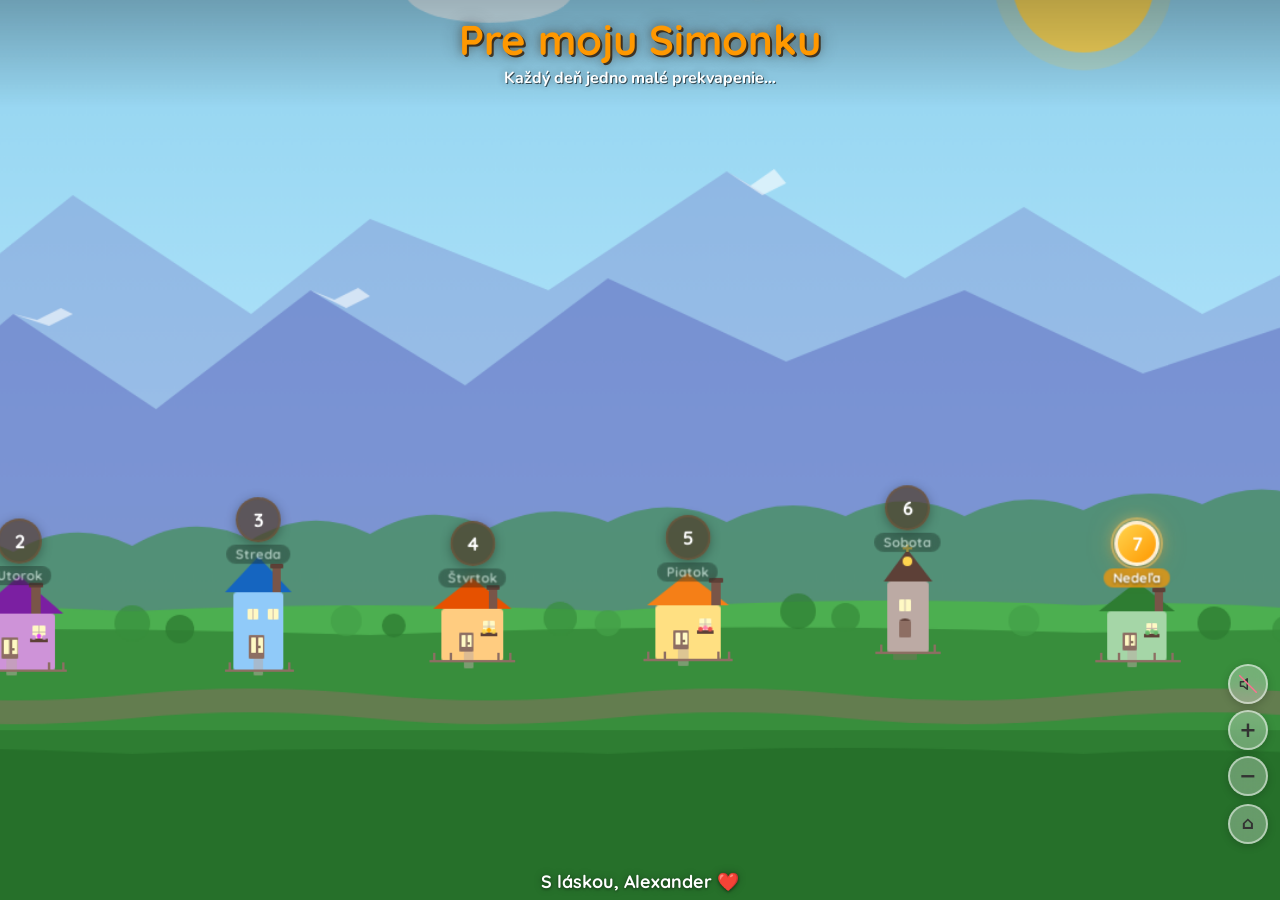
==== commit b1dc5c56: "better poem" ====
--- a/index.html
+++ b/index.html
@@ -1,15 +1,20 @@
 <!DOCTYPE html>
 <html lang="sk">
+
 <head>
     <meta charset="UTF-8">
-    <meta name="viewport" content="width=device-width, initial-scale=1.0, maximum-scale=1.0, user-scalable=no, viewport-fit=cover">
+    <meta name="viewport"
+        content="width=device-width, initial-scale=1.0, maximum-scale=1.0, user-scalable=no, viewport-fit=cover">
     <meta name="theme-color" content="#87CEEB">
     <title>Pre Simonku ❤️</title>
     <link rel="preconnect" href="https://fonts.googleapis.com">
     <link rel="preconnect" href="https://fonts.gstatic.com" crossorigin>
-    <link href="https://fonts.googleapis.com/css2?family=Quicksand:wght@500;600;700&family=Nunito:wght@400;500;600;700;800&display=swap" rel="stylesheet">
+    <link
+        href="https://fonts.googleapis.com/css2?family=Quicksand:wght@500;600;700&family=Nunito:wght@400;500;600;700;800&display=swap"
+        rel="stylesheet">
     <link rel="stylesheet" href="style.css">
 </head>
+
 <body>
     <header>
         <h1>Pre moju Simonku</h1>
@@ -17,15 +22,44 @@
     </header>
 
     <!-- ===== AUDIO ELEMENTS ===== -->
-    <audio id="bg-audio" loop preload="none"><source src="audio/bg.mp3" type="audio/mpeg"></audio>
-    <audio id="scene-audio-0" loop preload="none"><source src="audio/0_unicorn.mp3" type="audio/mpeg"></audio>
-    <audio id="scene-audio-1" loop preload="none"><source src="audio/1_bee.mp3" type="audio/mpeg"></audio>
-    <audio id="scene-audio-2" loop preload="none"><source src="audio/2_octopus.mp3" type="audio/mpeg"></audio>
-    <audio id="scene-audio-3" loop preload="none"><source src="audio/3_cat.mp3" type="audio/mpeg"></audio>
-    <audio id="scene-audio-4" loop preload="none"><source src="audio/4_sun.mp3" type="audio/mpeg"></audio>
-    <audio id="scene-audio-5" loop preload="none"><source src="audio/5_owl.mp3" type="audio/mpeg"></audio>
-    <audio id="scene-audio-6" loop preload="none"><source src="audio/6_penguin.mp3" type="audio/mpeg"></audio>
-
+    <audio id="bg-audio" loop preload="none">
+        <source src="audio/bg.mp3" type="audio/mpeg">
+    </audio>
+
+    <!-- 0: Nedeľa - Tučniačik -->
+    <audio id="scene-audio-0" loop preload="none">
+        <source src="audio/6_penguin.mp3" type="audio/mpeg">
+    </audio>
+
+    <!-- 1: Pondelok - Kočka -->
+    <audio id="scene-audio-1" loop preload="none">
+        <source src="audio/3_cat.mp3" type="audio/mpeg">
+    </audio>
+
+    <!-- 2: Utorok - Slnko -->
+    <audio id="scene-audio-2" loop preload="none">
+        <source src="audio/4_sun.mp3" type="audio/mpeg">
+    </audio>
+
+    <!-- 3: Streda - Chobotnica -->
+    <audio id="scene-audio-3" loop preload="none">
+        <source src="audio/2_octopus.mp3" type="audio/mpeg">
+    </audio>
+
+    <!-- 4: Štvrtok - Včielka -->
+    <audio id="scene-audio-4" loop preload="none">
+        <source src="audio/1_bee.mp3" type="audio/mpeg">
+    </audio>
+
+    <!-- 5: Piatok - Sovička -->
+    <audio id="scene-audio-5" loop preload="none">
+        <source src="audio/5_owl.mp3" type="audio/mpeg">
+    </audio>
+
+    <!-- 6: Sobota - Jednorožec -->
+    <audio id="scene-audio-6" loop preload="none">
+        <source src="audio/0_unicorn.mp3" type="audio/mpeg">
+    </audio>
     <!-- ===== INTERACTIVE MAP ===== -->
     <div class="map-viewport" id="map-viewport">
         <div class="map-canvas" id="map-canvas">
@@ -34,253 +68,303 @@
                 <!-- Sky gradient -->
                 <defs>
                     <linearGradient id="sky-grad" x1="0" y1="0" x2="0" y2="1">
-                        <stop offset="0%" stop-color="#87CEEB"/>
-                        <stop offset="60%" stop-color="#B3E5FC"/>
-                        <stop offset="100%" stop-color="#C8E6C9"/>
+                        <stop offset="0%" stop-color="#87CEEB" />
+                        <stop offset="60%" stop-color="#B3E5FC" />
+                        <stop offset="100%" stop-color="#C8E6C9" />
                     </linearGradient>
                 </defs>
-                <rect width="1400" height="900" fill="url(#sky-grad)"/>
+                <rect width="1400" height="900" fill="url(#sky-grad)" />
 
                 <!-- Sun -->
-                <circle cx="1200" cy="120" r="60" fill="#FFD54F" opacity="0.9"/>
-                <circle cx="1200" cy="120" r="75" fill="#FFD54F" opacity="0.2"/>
+                <circle cx="1200" cy="120" r="60" fill="#FFD54F" opacity="0.9" />
+                <circle cx="1200" cy="120" r="75" fill="#FFD54F" opacity="0.2" />
 
                 <!-- Clouds -->
                 <g opacity="0.8">
-                    <ellipse cx="200" cy="100" rx="80" ry="30" fill="white"/>
-                    <ellipse cx="250" cy="85" rx="60" ry="25" fill="white"/>
-                    <ellipse cx="160" cy="90" rx="50" ry="22" fill="white"/>
+                    <ellipse cx="200" cy="100" rx="80" ry="30" fill="white" />
+                    <ellipse cx="250" cy="85" rx="60" ry="25" fill="white" />
+                    <ellipse cx="160" cy="90" rx="50" ry="22" fill="white" />
                 </g>
                 <g opacity="0.6">
-                    <ellipse cx="700" cy="130" rx="70" ry="25" fill="white"/>
-                    <ellipse cx="740" cy="118" rx="50" ry="20" fill="white"/>
+                    <ellipse cx="700" cy="130" rx="70" ry="25" fill="white" />
+                    <ellipse cx="740" cy="118" rx="50" ry="20" fill="white" />
                 </g>
                 <g opacity="0.5">
-                    <ellipse cx="1000" cy="80" rx="60" ry="22" fill="white"/>
-                    <ellipse cx="1040" cy="70" rx="45" ry="18" fill="white"/>
+                    <ellipse cx="1000" cy="80" rx="60" ry="22" fill="white" />
+                    <ellipse cx="1040" cy="70" rx="45" ry="18" fill="white" />
                 </g>
 
                 <!-- Far mountains -->
-                <path d="M0 500 L100 350 L200 420 L350 300 L500 400 L600 320 L750 380 L900 280 L1050 370 L1150 310 L1300 400 L1400 350 L1400 900 L0 900Z" fill="#7986CB" opacity="0.4"/>
+                <path
+                    d="M0 500 L100 350 L200 420 L350 300 L500 400 L600 320 L750 380 L900 280 L1050 370 L1150 310 L1300 400 L1400 350 L1400 900 L0 900Z"
+                    fill="#7986CB" opacity="0.4" />
                 <!-- Near mountains -->
-                <path d="M0 550 L80 450 L180 500 L300 400 L420 480 L550 380 L680 460 L800 370 L950 440 L1100 380 L1250 450 L1400 400 L1400 900 L0 900Z" fill="#5C6BC0" opacity="0.5"/>
+                <path
+                    d="M0 550 L80 450 L180 500 L300 400 L420 480 L550 380 L680 460 L800 370 L950 440 L1100 380 L1250 450 L1400 400 L1400 900 L0 900Z"
+                    fill="#5C6BC0" opacity="0.5" />
                 <!-- Snow caps -->
-                <path d="M300 400 L330 410 L350 400 L340 395 L320 405 Z" fill="white" opacity="0.6"/>
-                <path d="M550 380 L580 395 L600 385 L590 378 L570 388 Z" fill="white" opacity="0.6"/>
-                <path d="M900 280 L930 300 L950 290 L940 278 L920 292 Z" fill="white" opacity="0.6"/>
+                <path d="M300 400 L330 410 L350 400 L340 395 L320 405 Z" fill="white" opacity="0.6" />
+                <path d="M550 380 L580 395 L600 385 L590 378 L570 388 Z" fill="white" opacity="0.6" />
+                <path d="M900 280 L930 300 L950 290 L940 278 L920 292 Z" fill="white" opacity="0.6" />
 
                 <!-- Treeline / Forest -->
-                <path d="M0 620 Q50 590 100 610 Q150 580 200 605 Q250 575 300 600 Q350 570 400 595 Q450 565 500 590 Q550 560 600 585 Q650 555 700 580 Q750 555 800 575 Q850 550 900 575 Q950 550 1000 570 Q1050 545 1100 570 Q1150 545 1200 565 Q1250 540 1300 560 Q1350 535 1400 560 L1400 900 L0 900Z" fill="#388E3C" opacity="0.6"/>
+                <path
+                    d="M0 620 Q50 590 100 610 Q150 580 200 605 Q250 575 300 600 Q350 570 400 595 Q450 565 500 590 Q550 560 600 585 Q650 555 700 580 Q750 555 800 575 Q850 550 900 575 Q950 550 1000 570 Q1050 545 1100 570 Q1150 545 1200 565 Q1250 540 1300 560 Q1350 535 1400 560 L1400 900 L0 900Z"
+                    fill="#388E3C" opacity="0.6" />
 
                 <!-- Green ground -->
-                <path d="M0 650 Q200 640 400 650 Q600 640 800 650 Q1000 635 1200 645 Q1300 640 1400 650 L1400 900 L0 900Z" fill="#4CAF50"/>
-                <path d="M0 670 Q300 660 600 670 Q900 658 1200 668 L1400 665 L1400 900 L0 900Z" fill="#388E3C"/>
+                <path
+                    d="M0 650 Q200 640 400 650 Q600 640 800 650 Q1000 635 1200 645 Q1300 640 1400 650 L1400 900 L0 900Z"
+                    fill="#4CAF50" />
+                <path d="M0 670 Q300 660 600 670 Q900 658 1200 668 L1400 665 L1400 900 L0 900Z" fill="#388E3C" />
 
                 <!-- Path/road winding through village -->
-                <path d="M0 720 Q100 710 200 720 Q300 730 400 720 Q500 710 600 720 Q700 730 800 720 Q900 710 1000 720 Q1100 730 1200 720 Q1300 710 1400 720 L1400 740 Q1300 730 1200 740 Q1100 750 1000 740 Q900 730 800 740 Q700 750 600 740 Q500 730 400 740 Q300 750 200 740 Q100 730 0 740Z" fill="#8D6E63" opacity="0.5"/>
+                <path
+                    d="M0 720 Q100 710 200 720 Q300 730 400 720 Q500 710 600 720 Q700 730 800 720 Q900 710 1000 720 Q1100 730 1200 720 Q1300 710 1400 720 L1400 740 Q1300 730 1200 740 Q1100 750 1000 740 Q900 730 800 740 Q700 750 600 740 Q500 730 400 740 Q300 750 200 740 Q100 730 0 740Z"
+                    fill="#8D6E63" opacity="0.5" />
 
                 <!-- ===== 7 HOUSES ===== -->
 
                 <!-- House 1 (coral/pink) — Pondelok — center x≈107 -->
-                <rect x="80" y="660" width="55" height="42" fill="#FFAB91" rx="3"/>
-                <polygon points="72,660 142,660 107,632" fill="#D84315"/>
-                <rect x="120" y="638" width="8" height="22" fill="#795548"/>
-                <rect x="118" y="636" width="12" height="4" fill="#5D4037" rx="1"/>
-                <rect x="95" y="676" width="13" height="16" fill="#8D6E63" rx="1"/>
-                <rect x="97" y="678" width="4" height="10" fill="#FFF9C4" rx="0.5"/>
-                <rect x="103" y="678" width="4" height="10" fill="#FFF9C4" rx="0.5"/>
-                <circle cx="104" cy="684" r="1" fill="#5D4037"/>
-                <rect x="115" y="668" width="10" height="10" fill="#FFF9C4" rx="1"/>
-                <line x1="120" y1="668" x2="120" y2="678" stroke="#BCAAA4" stroke-width="0.7"/>
-                <line x1="115" y1="673" x2="125" y2="673" stroke="#BCAAA4" stroke-width="0.7"/>
-                <rect x="113" y="678" width="14" height="3" fill="#5D4037" rx="0.5"/>
-                <circle cx="116" cy="677" r="2" fill="#FF80AB"/>
-                <circle cx="120" cy="676" r="2" fill="#EF5350"/>
-                <circle cx="124" cy="677" r="2" fill="#FF80AB"/>
-                <rect x="99" y="692" width="9" height="14" fill="#BCAAA4" rx="1" opacity="0.5"/>
-                <line x1="68" y1="702" x2="145" y2="702" stroke="#8D6E63" stroke-width="2"/>
-                <line x1="72" y1="695" x2="72" y2="702" stroke="#8D6E63" stroke-width="2"/>
-                <line x1="85" y1="695" x2="85" y2="702" stroke="#8D6E63" stroke-width="2"/>
-                <line x1="130" y1="695" x2="130" y2="702" stroke="#8D6E63" stroke-width="2"/>
-                <line x1="142" y1="695" x2="142" y2="702" stroke="#8D6E63" stroke-width="2"/>
+                <rect x="80" y="660" width="55" height="42" fill="#FFAB91" rx="3" />
+                <polygon points="72,660 142,660 107,632" fill="#D84315" />
+                <rect x="120" y="638" width="8" height="22" fill="#795548" />
+                <rect x="118" y="636" width="12" height="4" fill="#5D4037" rx="1" />
+                <rect x="95" y="676" width="13" height="16" fill="#8D6E63" rx="1" />
+                <rect x="97" y="678" width="4" height="10" fill="#FFF9C4" rx="0.5" />
+                <rect x="103" y="678" width="4" height="10" fill="#FFF9C4" rx="0.5" />
+                <circle cx="104" cy="684" r="1" fill="#5D4037" />
+                <rect x="115" y="668" width="10" height="10" fill="#FFF9C4" rx="1" />
+                <line x1="120" y1="668" x2="120" y2="678" stroke="#BCAAA4" stroke-width="0.7" />
+                <line x1="115" y1="673" x2="125" y2="673" stroke="#BCAAA4" stroke-width="0.7" />
+                <rect x="113" y="678" width="14" height="3" fill="#5D4037" rx="0.5" />
+                <circle cx="116" cy="677" r="2" fill="#FF80AB" />
+                <circle cx="120" cy="676" r="2" fill="#EF5350" />
+                <circle cx="124" cy="677" r="2" fill="#FF80AB" />
+                <rect x="99" y="692" width="9" height="14" fill="#BCAAA4" rx="1" opacity="0.5" />
+                <line x1="68" y1="702" x2="145" y2="702" stroke="#8D6E63" stroke-width="2" />
+                <line x1="72" y1="695" x2="72" y2="702" stroke="#8D6E63" stroke-width="2" />
+                <line x1="85" y1="695" x2="85" y2="702" stroke="#8D6E63" stroke-width="2" />
+                <line x1="130" y1="695" x2="130" y2="702" stroke="#8D6E63" stroke-width="2" />
+                <line x1="142" y1="695" x2="142" y2="702" stroke="#8D6E63" stroke-width="2" />
 
                 <!-- House 2 (purple) — Utorok — center x≈305 -->
-                <rect x="275" y="652" width="60" height="48" fill="#CE93D8" rx="3"/>
-                <polygon points="268,652 342,652 305,620" fill="#7B1FA2"/>
-                <rect x="315" y="628" width="8" height="24" fill="#795548"/>
-                <rect x="313" y="626" width="12" height="4" fill="#5D4037" rx="1"/>
-                <rect x="290" y="672" width="14" height="18" fill="#8D6E63" rx="1"/>
-                <rect x="292" y="674" width="4.5" height="12" fill="#FFF9C4" rx="0.5"/>
-                <rect x="299" y="674" width="4.5" height="12" fill="#FFF9C4" rx="0.5"/>
-                <circle cx="300" cy="682" r="1" fill="#5D4037"/>
-                <rect x="316" y="662" width="11" height="11" fill="#FFF9C4" rx="1"/>
-                <line x1="321.5" y1="662" x2="321.5" y2="673" stroke="#BCAAA4" stroke-width="0.7"/>
-                <line x1="316" y1="667.5" x2="327" y2="667.5" stroke="#BCAAA4" stroke-width="0.7"/>
-                <rect x="314" y="673" width="15" height="3" fill="#5D4037" rx="0.5"/>
-                <circle cx="317" cy="672" r="2" fill="#CE93D8"/>
-                <circle cx="321.5" cy="671" r="2" fill="#E040FB"/>
-                <circle cx="326" cy="672" r="2" fill="#CE93D8"/>
-                <rect x="294" y="690" width="9" height="14" fill="#BCAAA4" rx="1" opacity="0.5"/>
-                <line x1="265" y1="700" x2="345" y2="700" stroke="#8D6E63" stroke-width="2"/>
-                <line x1="270" y1="693" x2="270" y2="700" stroke="#8D6E63" stroke-width="2"/>
-                <line x1="283" y1="693" x2="283" y2="700" stroke="#8D6E63" stroke-width="2"/>
-                <line x1="330" y1="693" x2="330" y2="700" stroke="#8D6E63" stroke-width="2"/>
-                <line x1="342" y1="693" x2="342" y2="700" stroke="#8D6E63" stroke-width="2"/>
+                <rect x="275" y="652" width="60" height="48" fill="#CE93D8" rx="3" />
+                <polygon points="268,652 342,652 305,620" fill="#7B1FA2" />
+                <rect x="315" y="628" width="8" height="24" fill="#795548" />
+                <rect x="313" y="626" width="12" height="4" fill="#5D4037" rx="1" />
+                <rect x="290" y="672" width="14" height="18" fill="#8D6E63" rx="1" />
+                <rect x="292" y="674" width="4.5" height="12" fill="#FFF9C4" rx="0.5" />
+                <rect x="299" y="674" width="4.5" height="12" fill="#FFF9C4" rx="0.5" />
+                <circle cx="300" cy="682" r="1" fill="#5D4037" />
+                <rect x="316" y="662" width="11" height="11" fill="#FFF9C4" rx="1" />
+                <line x1="321.5" y1="662" x2="321.5" y2="673" stroke="#BCAAA4" stroke-width="0.7" />
+                <line x1="316" y1="667.5" x2="327" y2="667.5" stroke="#BCAAA4" stroke-width="0.7" />
+                <rect x="314" y="673" width="15" height="3" fill="#5D4037" rx="0.5" />
+                <circle cx="317" cy="672" r="2" fill="#CE93D8" />
+                <circle cx="321.5" cy="671" r="2" fill="#E040FB" />
+                <circle cx="326" cy="672" r="2" fill="#CE93D8" />
+                <rect x="294" y="690" width="9" height="14" fill="#BCAAA4" rx="1" opacity="0.5" />
+                <line x1="265" y1="700" x2="345" y2="700" stroke="#8D6E63" stroke-width="2" />
+                <line x1="270" y1="693" x2="270" y2="700" stroke="#8D6E63" stroke-width="2" />
+                <line x1="283" y1="693" x2="283" y2="700" stroke="#8D6E63" stroke-width="2" />
+                <line x1="330" y1="693" x2="330" y2="700" stroke="#8D6E63" stroke-width="2" />
+                <line x1="342" y1="693" x2="342" y2="700" stroke="#8D6E63" stroke-width="2" />
 
                 <!-- House 3 (blue, tall) — Streda — center x≈506 -->
-                <rect x="485" y="634" width="42" height="66" fill="#90CAF9" rx="3"/>
-                <polygon points="478,634 534,634 506,604" fill="#1565C0"/>
-                <rect x="518" y="612" width="7" height="22" fill="#795548"/>
-                <rect x="516" y="610" width="11" height="4" fill="#5D4037" rx="1"/>
-                <rect x="498" y="670" width="13" height="20" fill="#8D6E63" rx="1"/>
-                <rect x="500" y="672" width="4" height="13" fill="#FFF9C4" rx="0.5"/>
-                <rect x="506" y="672" width="4" height="13" fill="#FFF9C4" rx="0.5"/>
-                <circle cx="507" cy="680" r="1" fill="#5D4037"/>
-                <rect x="497" y="648" width="9" height="9" fill="#FFF9C4" rx="1"/>
-                <line x1="501.5" y1="648" x2="501.5" y2="657" stroke="#BCAAA4" stroke-width="0.7"/>
-                <rect x="514" y="648" width="9" height="9" fill="#FFF9C4" rx="1"/>
-                <line x1="518.5" y1="648" x2="518.5" y2="657" stroke="#BCAAA4" stroke-width="0.7"/>
-                <rect x="502" y="690" width="8" height="14" fill="#BCAAA4" rx="1" opacity="0.5"/>
-                <line x1="478" y1="700" x2="536" y2="700" stroke="#8D6E63" stroke-width="2"/>
-                <line x1="482" y1="693" x2="482" y2="700" stroke="#8D6E63" stroke-width="2"/>
-                <line x1="532" y1="693" x2="532" y2="700" stroke="#8D6E63" stroke-width="2"/>
+                <rect x="485" y="634" width="42" height="66" fill="#90CAF9" rx="3" />
+                <polygon points="478,634 534,634 506,604" fill="#1565C0" />
+                <rect x="518" y="612" width="7" height="22" fill="#795548" />
+                <rect x="516" y="610" width="11" height="4" fill="#5D4037" rx="1" />
+                <rect x="498" y="670" width="13" height="20" fill="#8D6E63" rx="1" />
+                <rect x="500" y="672" width="4" height="13" fill="#FFF9C4" rx="0.5" />
+                <rect x="506" y="672" width="4" height="13" fill="#FFF9C4" rx="0.5" />
+                <circle cx="507" cy="680" r="1" fill="#5D4037" />
+                <rect x="497" y="648" width="9" height="9" fill="#FFF9C4" rx="1" />
+                <line x1="501.5" y1="648" x2="501.5" y2="657" stroke="#BCAAA4" stroke-width="0.7" />
+                <rect x="514" y="648" width="9" height="9" fill="#FFF9C4" rx="1" />
+                <line x1="518.5" y1="648" x2="518.5" y2="657" stroke="#BCAAA4" stroke-width="0.7" />
+                <rect x="502" y="690" width="8" height="14" fill="#BCAAA4" rx="1" opacity="0.5" />
+                <line x1="478" y1="700" x2="536" y2="700" stroke="#8D6E63" stroke-width="2" />
+                <line x1="482" y1="693" x2="482" y2="700" stroke="#8D6E63" stroke-width="2" />
+                <line x1="532" y1="693" x2="532" y2="700" stroke="#8D6E63" stroke-width="2" />
 
                 <!-- House 4 (orange) — Štvrtok — center x≈686 -->
-                <rect x="660" y="648" width="52" height="44" fill="#FFCC80" rx="3"/>
-                <polygon points="653,648 719,648 686,622" fill="#E65100"/>
-                <rect x="700" y="630" width="7" height="18" fill="#795548"/>
-                <rect x="698" y="628" width="11" height="4" fill="#5D4037" rx="1"/>
-                <rect x="675" y="668" width="12" height="16" fill="#8D6E63" rx="1"/>
-                <rect x="677" y="670" width="3.5" height="10" fill="#FFF9C4" rx="0.5"/>
-                <rect x="682" y="670" width="3.5" height="10" fill="#FFF9C4" rx="0.5"/>
-                <circle cx="683" cy="677" r="1" fill="#5D4037"/>
-                <rect x="695" y="658" width="10" height="10" fill="#FFF9C4" rx="1"/>
-                <line x1="700" y1="658" x2="700" y2="668" stroke="#BCAAA4" stroke-width="0.7"/>
-                <line x1="695" y1="663" x2="705" y2="663" stroke="#BCAAA4" stroke-width="0.7"/>
-                <rect x="693" y="668" width="14" height="3" fill="#5D4037" rx="0.5"/>
-                <circle cx="696" cy="667" r="2" fill="#FFD54F"/>
-                <circle cx="700" cy="666" r="2" fill="#FFAB00"/>
-                <circle cx="704" cy="667" r="2" fill="#FFD54F"/>
-                <rect x="679" y="684" width="8" height="14" fill="#BCAAA4" rx="1" opacity="0.5"/>
-                <line x1="650" y1="692" x2="722" y2="692" stroke="#8D6E63" stroke-width="2"/>
-                <line x1="654" y1="685" x2="654" y2="692" stroke="#8D6E63" stroke-width="2"/>
-                <line x1="668" y1="685" x2="668" y2="692" stroke="#8D6E63" stroke-width="2"/>
-                <line x1="708" y1="685" x2="708" y2="692" stroke="#8D6E63" stroke-width="2"/>
-                <line x1="718" y1="685" x2="718" y2="692" stroke="#8D6E63" stroke-width="2"/>
+                <rect x="660" y="648" width="52" height="44" fill="#FFCC80" rx="3" />
+                <polygon points="653,648 719,648 686,622" fill="#E65100" />
+                <rect x="700" y="630" width="7" height="18" fill="#795548" />
+                <rect x="698" y="628" width="11" height="4" fill="#5D4037" rx="1" />
+                <rect x="675" y="668" width="12" height="16" fill="#8D6E63" rx="1" />
+                <rect x="677" y="670" width="3.5" height="10" fill="#FFF9C4" rx="0.5" />
+                <rect x="682" y="670" width="3.5" height="10" fill="#FFF9C4" rx="0.5" />
+                <circle cx="683" cy="677" r="1" fill="#5D4037" />
+                <rect x="695" y="658" width="10" height="10" fill="#FFF9C4" rx="1" />
+                <line x1="700" y1="658" x2="700" y2="668" stroke="#BCAAA4" stroke-width="0.7" />
+                <line x1="695" y1="663" x2="705" y2="663" stroke="#BCAAA4" stroke-width="0.7" />
+                <rect x="693" y="668" width="14" height="3" fill="#5D4037" rx="0.5" />
+                <circle cx="696" cy="667" r="2" fill="#FFD54F" />
+                <circle cx="700" cy="666" r="2" fill="#FFAB00" />
+                <circle cx="704" cy="667" r="2" fill="#FFD54F" />
+                <rect x="679" y="684" width="8" height="14" fill="#BCAAA4" rx="1" opacity="0.5" />
+                <line x1="650" y1="692" x2="722" y2="692" stroke="#8D6E63" stroke-width="2" />
+                <line x1="654" y1="685" x2="654" y2="692" stroke="#8D6E63" stroke-width="2" />
+                <line x1="668" y1="685" x2="668" y2="692" stroke="#8D6E63" stroke-width="2" />
+                <line x1="708" y1="685" x2="708" y2="692" stroke="#8D6E63" stroke-width="2" />
+                <line x1="718" y1="685" x2="718" y2="692" stroke="#8D6E63" stroke-width="2" />
 
                 <!-- House 5 (yellow) — Piatok — center x≈867 -->
-                <rect x="840" y="645" width="55" height="46" fill="#FFE082" rx="3"/>
-                <polygon points="833,645 902,645 867,618" fill="#F57F17"/>
-                <rect x="887" y="624" width="8" height="21" fill="#795548"/>
-                <rect x="885" y="622" width="12" height="4" fill="#5D4037" rx="1"/>
-                <rect x="855" y="666" width="13" height="16" fill="#8D6E63" rx="1"/>
-                <rect x="857" y="668" width="4" height="10" fill="#FFF9C4" rx="0.5"/>
-                <rect x="863" y="668" width="4" height="10" fill="#FFF9C4" rx="0.5"/>
-                <circle cx="864" cy="675" r="1" fill="#5D4037"/>
-                <rect x="877" y="656" width="10" height="10" fill="#FFF9C4" rx="1"/>
-                <line x1="882" y1="656" x2="882" y2="666" stroke="#BCAAA4" stroke-width="0.7"/>
-                <line x1="877" y1="661" x2="887" y2="661" stroke="#BCAAA4" stroke-width="0.7"/>
-                <rect x="875" y="666" width="14" height="3" fill="#5D4037" rx="0.5"/>
-                <circle cx="878" cy="665" r="2" fill="#EF5350"/>
-                <circle cx="882" cy="664" r="2" fill="#FF80AB"/>
-                <circle cx="886" cy="665" r="2" fill="#EF5350"/>
-                <rect x="859" y="682" width="9" height="14" fill="#BCAAA4" rx="1" opacity="0.5"/>
-                <line x1="830" y1="691" x2="905" y2="691" stroke="#8D6E63" stroke-width="2"/>
-                <line x1="834" y1="684" x2="834" y2="691" stroke="#8D6E63" stroke-width="2"/>
-                <line x1="848" y1="684" x2="848" y2="691" stroke="#8D6E63" stroke-width="2"/>
-                <line x1="893" y1="684" x2="893" y2="691" stroke="#8D6E63" stroke-width="2"/>
-                <line x1="902" y1="684" x2="902" y2="691" stroke="#8D6E63" stroke-width="2"/>
+                <rect x="840" y="645" width="55" height="46" fill="#FFE082" rx="3" />
+                <polygon points="833,645 902,645 867,618" fill="#F57F17" />
+                <rect x="887" y="624" width="8" height="21" fill="#795548" />
+                <rect x="885" y="622" width="12" height="4" fill="#5D4037" rx="1" />
+                <rect x="855" y="666" width="13" height="16" fill="#8D6E63" rx="1" />
+                <rect x="857" y="668" width="4" height="10" fill="#FFF9C4" rx="0.5" />
+                <rect x="863" y="668" width="4" height="10" fill="#FFF9C4" rx="0.5" />
+                <circle cx="864" cy="675" r="1" fill="#5D4037" />
+                <rect x="877" y="656" width="10" height="10" fill="#FFF9C4" rx="1" />
+                <line x1="882" y1="656" x2="882" y2="666" stroke="#BCAAA4" stroke-width="0.7" />
+                <line x1="877" y1="661" x2="887" y2="661" stroke="#BCAAA4" stroke-width="0.7" />
+                <rect x="875" y="666" width="14" height="3" fill="#5D4037" rx="0.5" />
+                <circle cx="878" cy="665" r="2" fill="#EF5350" />
+                <circle cx="882" cy="664" r="2" fill="#FF80AB" />
+                <circle cx="886" cy="665" r="2" fill="#EF5350" />
+                <rect x="859" y="682" width="9" height="14" fill="#BCAAA4" rx="1" opacity="0.5" />
+                <line x1="830" y1="691" x2="905" y2="691" stroke="#8D6E63" stroke-width="2" />
+                <line x1="834" y1="684" x2="834" y2="691" stroke="#8D6E63" stroke-width="2" />
+                <line x1="848" y1="684" x2="848" y2="691" stroke="#8D6E63" stroke-width="2" />
+                <line x1="893" y1="684" x2="893" y2="691" stroke="#8D6E63" stroke-width="2" />
+                <line x1="902" y1="684" x2="902" y2="691" stroke="#8D6E63" stroke-width="2" />
 
                 <!-- House 6 (church/tower) — Sobota — center x≈1052 -->
-                <rect x="1035" y="625" width="35" height="60" fill="#BCAAA4" rx="3"/>
-                <polygon points="1032,625 1073,625 1052,598" fill="#5D4037"/>
-                <circle cx="1052" cy="608" r="4" fill="#FFD54F"/>
-                <rect x="1045" y="640" width="10" height="10" fill="#FFF9C4" rx="1"/>
-                <line x1="1050" y1="640" x2="1050" y2="650" stroke="#BCAAA4" stroke-width="0.7"/>
-                <rect x="1045" y="658" width="10" height="14" fill="#8D6E63" rx="1"/>
-                <path d="M1045 658 Q1050 654 1055 658" fill="#5D4037"/>
-                <rect x="1040" y="685" width="20" height="6" fill="#8D6E63" rx="1" opacity="0.4"/>
-                <line x1="1052" y1="600" x2="1052" y2="594" stroke="#FFD54F" stroke-width="2"/>
-                <line x1="1048" y1="597" x2="1056" y2="597" stroke="#FFD54F" stroke-width="2"/>
-                <line x1="1025" y1="685" x2="1080" y2="685" stroke="#8D6E63" stroke-width="2"/>
-                <line x1="1030" y1="678" x2="1030" y2="685" stroke="#8D6E63" stroke-width="2"/>
-                <line x1="1075" y1="678" x2="1075" y2="685" stroke="#8D6E63" stroke-width="2"/>
+                <rect x="1035" y="625" width="35" height="60" fill="#BCAAA4" rx="3" />
+                <polygon points="1032,625 1073,625 1052,598" fill="#5D4037" />
+                <circle cx="1052" cy="608" r="4" fill="#FFD54F" />
+                <rect x="1045" y="640" width="10" height="10" fill="#FFF9C4" rx="1" />
+                <line x1="1050" y1="640" x2="1050" y2="650" stroke="#BCAAA4" stroke-width="0.7" />
+                <rect x="1045" y="658" width="10" height="14" fill="#8D6E63" rx="1" />
+                <path d="M1045 658 Q1050 654 1055 658" fill="#5D4037" />
+                <rect x="1040" y="685" width="20" height="6" fill="#8D6E63" rx="1" opacity="0.4" />
+                <line x1="1052" y1="600" x2="1052" y2="594" stroke="#FFD54F" stroke-width="2" />
+                <line x1="1048" y1="597" x2="1056" y2="597" stroke="#FFD54F" stroke-width="2" />
+                <line x1="1025" y1="685" x2="1080" y2="685" stroke="#8D6E63" stroke-width="2" />
+                <line x1="1030" y1="678" x2="1030" y2="685" stroke="#8D6E63" stroke-width="2" />
+                <line x1="1075" y1="678" x2="1075" y2="685" stroke="#8D6E63" stroke-width="2" />
 
                 <!-- House 7 (green/teal cottage) — Nedeľa — center x≈1245 -->
-                <rect x="1220" y="650" width="50" height="42" fill="#A5D6A7" rx="3"/>
-                <polygon points="1213,650 1277,650 1245,625" fill="#2E7D32"/>
-                <rect x="1260" y="632" width="7" height="18" fill="#795548"/>
-                <rect x="1258" y="630" width="11" height="4" fill="#5D4037" rx="1"/>
-                <rect x="1233" y="668" width="12" height="15" fill="#8D6E63" rx="1"/>
-                <rect x="1235" y="670" width="3.5" height="9" fill="#FFF9C4" rx="0.5"/>
-                <rect x="1240" y="670" width="3.5" height="9" fill="#FFF9C4" rx="0.5"/>
-                <circle cx="1241" cy="676" r="1" fill="#5D4037"/>
-                <rect x="1253" y="660" width="9" height="9" fill="#FFF9C4" rx="1"/>
-                <line x1="1257.5" y1="660" x2="1257.5" y2="669" stroke="#BCAAA4" stroke-width="0.7"/>
-                <line x1="1253" y1="664.5" x2="1262" y2="664.5" stroke="#BCAAA4" stroke-width="0.7"/>
-                <rect x="1251" y="669" width="13" height="3" fill="#5D4037" rx="0.5"/>
-                <circle cx="1254" cy="668" r="2" fill="#66BB6A"/>
-                <circle cx="1258" cy="667" r="2" fill="#81C784"/>
-                <circle cx="1261" cy="668" r="2" fill="#66BB6A"/>
-                <rect x="1237" y="683" width="8" height="14" fill="#BCAAA4" rx="1" opacity="0.5"/>
-                <line x1="1210" y1="692" x2="1282" y2="692" stroke="#8D6E63" stroke-width="2"/>
-                <line x1="1215" y1="685" x2="1215" y2="692" stroke="#8D6E63" stroke-width="2"/>
-                <line x1="1230" y1="685" x2="1230" y2="692" stroke="#8D6E63" stroke-width="2"/>
-                <line x1="1260" y1="685" x2="1260" y2="692" stroke="#8D6E63" stroke-width="2"/>
-                <line x1="1275" y1="685" x2="1275" y2="692" stroke="#8D6E63" stroke-width="2"/>
+                <rect x="1220" y="650" width="50" height="42" fill="#A5D6A7" rx="3" />
+                <polygon points="1213,650 1277,650 1245,625" fill="#2E7D32" />
+                <rect x="1260" y="632" width="7" height="18" fill="#795548" />
+                <rect x="1258" y="630" width="11" height="4" fill="#5D4037" rx="1" />
+                <rect x="1233" y="668" width="12" height="15" fill="#8D6E63" rx="1" />
+                <rect x="1235" y="670" width="3.5" height="9" fill="#FFF9C4" rx="0.5" />
+                <rect x="1240" y="670" width="3.5" height="9" fill="#FFF9C4" rx="0.5" />
+                <circle cx="1241" cy="676" r="1" fill="#5D4037" />
+                <rect x="1253" y="660" width="9" height="9" fill="#FFF9C4" rx="1" />
+                <line x1="1257.5" y1="660" x2="1257.5" y2="669" stroke="#BCAAA4" stroke-width="0.7" />
+                <line x1="1253" y1="664.5" x2="1262" y2="664.5" stroke="#BCAAA4" stroke-width="0.7" />
+                <rect x="1251" y="669" width="13" height="3" fill="#5D4037" rx="0.5" />
+                <circle cx="1254" cy="668" r="2" fill="#66BB6A" />
+                <circle cx="1258" cy="667" r="2" fill="#81C784" />
+                <circle cx="1261" cy="668" r="2" fill="#66BB6A" />
+                <rect x="1237" y="683" width="8" height="14" fill="#BCAAA4" rx="1" opacity="0.5" />
+                <line x1="1210" y1="692" x2="1282" y2="692" stroke="#8D6E63" stroke-width="2" />
+                <line x1="1215" y1="685" x2="1215" y2="692" stroke="#8D6E63" stroke-width="2" />
+                <line x1="1230" y1="685" x2="1230" y2="692" stroke="#8D6E63" stroke-width="2" />
+                <line x1="1260" y1="685" x2="1260" y2="692" stroke="#8D6E63" stroke-width="2" />
+                <line x1="1275" y1="685" x2="1275" y2="692" stroke="#8D6E63" stroke-width="2" />
 
                 <!-- Trees scattered between houses -->
-                <circle cx="50" cy="675" r="16" fill="#2E7D32" opacity="0.8"/>
-                <circle cx="200" cy="665" r="14" fill="#43A047" opacity="0.7"/>
-                <circle cx="230" cy="670" r="11" fill="#2E7D32" opacity="0.8"/>
-                <circle cx="400" cy="660" r="15" fill="#388E3C" opacity="0.7"/>
-                <circle cx="440" cy="665" r="12" fill="#2E7D32" opacity="0.8"/>
-                <circle cx="580" cy="658" r="13" fill="#43A047" opacity="0.7"/>
-                <circle cx="620" cy="662" r="10" fill="#2E7D32" opacity="0.8"/>
-                <circle cx="760" cy="656" r="14" fill="#388E3C" opacity="0.7"/>
-                <circle cx="800" cy="660" r="11" fill="#43A047" opacity="0.8"/>
-                <circle cx="960" cy="650" r="15" fill="#2E7D32" opacity="0.7"/>
-                <circle cx="1000" cy="655" r="12" fill="#388E3C" opacity="0.8"/>
-                <circle cx="1150" cy="658" r="13" fill="#43A047" opacity="0.7"/>
-                <circle cx="1310" cy="660" r="14" fill="#2E7D32" opacity="0.8"/>
-                <circle cx="1370" cy="665" r="11" fill="#388E3C" opacity="0.7"/>
+                <circle cx="50" cy="675" r="16" fill="#2E7D32" opacity="0.8" />
+                <circle cx="200" cy="665" r="14" fill="#43A047" opacity="0.7" />
+                <circle cx="230" cy="670" r="11" fill="#2E7D32" opacity="0.8" />
+                <circle cx="400" cy="660" r="15" fill="#388E3C" opacity="0.7" />
+                <circle cx="440" cy="665" r="12" fill="#2E7D32" opacity="0.8" />
+                <circle cx="580" cy="658" r="13" fill="#43A047" opacity="0.7" />
+                <circle cx="620" cy="662" r="10" fill="#2E7D32" opacity="0.8" />
+                <circle cx="760" cy="656" r="14" fill="#388E3C" opacity="0.7" />
+                <circle cx="800" cy="660" r="11" fill="#43A047" opacity="0.8" />
+                <circle cx="960" cy="650" r="15" fill="#2E7D32" opacity="0.7" />
+                <circle cx="1000" cy="655" r="12" fill="#388E3C" opacity="0.8" />
+                <circle cx="1150" cy="658" r="13" fill="#43A047" opacity="0.7" />
+                <circle cx="1310" cy="660" r="14" fill="#2E7D32" opacity="0.8" />
+                <circle cx="1370" cy="665" r="11" fill="#388E3C" opacity="0.7" />
 
                 <!-- Bottom grass strip -->
-                <rect x="0" y="750" width="1400" height="150" fill="#2E7D32"/>
-                <path d="M0 770 Q200 760 400 770 Q600 762 800 770 Q1000 760 1200 770 Q1300 764 1400 770 L1400 900 L0 900Z" fill="#1B5E20" opacity="0.4"/>
+                <rect x="0" y="750" width="1400" height="150" fill="#2E7D32" />
+                <path
+                    d="M0 770 Q200 760 400 770 Q600 762 800 770 Q1000 760 1200 770 Q1300 764 1400 770 L1400 900 L0 900Z"
+                    fill="#1B5E20" opacity="0.4" />
             </svg>
 
             <!-- Running couple -->
             <div class="bg-couple">
                 <svg class="runner runner-boy" viewBox="0 0 60 100" width="45" height="72">
-                    <circle cx="30" cy="18" r="14" fill="#FFDAB9"/>
-                    <path d="M16 14 Q18 4 30 4 Q42 4 44 14 Q44 10 40 8 Q35 5 30 5 Q25 5 20 8 Q16 10 16 14" fill="#4a3728"/>
-                    <circle cx="24" cy="17" r="2.5" fill="#333"/><circle cx="36" cy="17" r="2.5" fill="#333"/>
-                    <circle cx="25" cy="16" r="1" fill="white"/><circle cx="37" cy="16" r="1" fill="white"/>
-                    <path d="M24 23 Q30 28 36 23" fill="none" stroke="#c0392b" stroke-width="2" stroke-linecap="round"/>
-                    <path d="M20 32 L15 55 L45 55 L40 32 Z" fill="#3498db"/>
-                    <line x1="15" y1="38" x2="5" y2="52" stroke="#FFDAB9" stroke-width="5" stroke-linecap="round"><animate attributeName="x2" values="5;2;5" dur="0.4s" repeatCount="indefinite"/><animate attributeName="y2" values="52;48;52" dur="0.4s" repeatCount="indefinite"/></line>
-                    <line x1="45" y1="38" x2="55" y2="48" stroke="#FFDAB9" stroke-width="5" stroke-linecap="round"><animate attributeName="x2" values="55;58;55" dur="0.4s" repeatCount="indefinite"/><animate attributeName="y2" values="48;52;48" dur="0.4s" repeatCount="indefinite"/></line>
-                    <line x1="22" y1="55" x2="12" y2="80" stroke="#2c3e50" stroke-width="6" stroke-linecap="round"><animate attributeName="x2" values="12;28;12" dur="0.4s" repeatCount="indefinite"/></line>
-                    <line x1="38" y1="55" x2="48" y2="80" stroke="#2c3e50" stroke-width="6" stroke-linecap="round"><animate attributeName="x2" values="48;32;48" dur="0.4s" repeatCount="indefinite"/></line>
-                    <ellipse cx="12" cy="82" rx="7" ry="4" fill="#e74c3c"><animate attributeName="cx" values="12;28;12" dur="0.4s" repeatCount="indefinite"/></ellipse>
-                    <ellipse cx="48" cy="82" rx="7" ry="4" fill="#e74c3c"><animate attributeName="cx" values="48;32;48" dur="0.4s" repeatCount="indefinite"/></ellipse>
+                    <circle cx="30" cy="18" r="14" fill="#FFDAB9" />
+                    <path d="M16 14 Q18 4 30 4 Q42 4 44 14 Q44 10 40 8 Q35 5 30 5 Q25 5 20 8 Q16 10 16 14"
+                        fill="#4a3728" />
+                    <circle cx="24" cy="17" r="2.5" fill="#333" />
+                    <circle cx="36" cy="17" r="2.5" fill="#333" />
+                    <circle cx="25" cy="16" r="1" fill="white" />
+                    <circle cx="37" cy="16" r="1" fill="white" />
+                    <path d="M24 23 Q30 28 36 23" fill="none" stroke="#c0392b" stroke-width="2"
+                        stroke-linecap="round" />
+                    <path d="M20 32 L15 55 L45 55 L40 32 Z" fill="#3498db" />
+                    <line x1="15" y1="38" x2="5" y2="52" stroke="#FFDAB9" stroke-width="5" stroke-linecap="round">
+                        <animate attributeName="x2" values="5;2;5" dur="0.4s" repeatCount="indefinite" />
+                        <animate attributeName="y2" values="52;48;52" dur="0.4s" repeatCount="indefinite" />
+                    </line>
+                    <line x1="45" y1="38" x2="55" y2="48" stroke="#FFDAB9" stroke-width="5" stroke-linecap="round">
+                        <animate attributeName="x2" values="55;58;55" dur="0.4s" repeatCount="indefinite" />
+                        <animate attributeName="y2" values="48;52;48" dur="0.4s" repeatCount="indefinite" />
+                    </line>
+                    <line x1="22" y1="55" x2="12" y2="80" stroke="#2c3e50" stroke-width="6" stroke-linecap="round">
+                        <animate attributeName="x2" values="12;28;12" dur="0.4s" repeatCount="indefinite" />
+                    </line>
+                    <line x1="38" y1="55" x2="48" y2="80" stroke="#2c3e50" stroke-width="6" stroke-linecap="round">
+                        <animate attributeName="x2" values="48;32;48" dur="0.4s" repeatCount="indefinite" />
+                    </line>
+                    <ellipse cx="12" cy="82" rx="7" ry="4" fill="#e74c3c">
+                        <animate attributeName="cx" values="12;28;12" dur="0.4s" repeatCount="indefinite" />
+                    </ellipse>
+                    <ellipse cx="48" cy="82" rx="7" ry="4" fill="#e74c3c">
+                        <animate attributeName="cx" values="48;32;48" dur="0.4s" repeatCount="indefinite" />
+                    </ellipse>
                 </svg>
                 <svg class="runner runner-girl" viewBox="0 0 60 100" width="45" height="72">
-                    <circle cx="30" cy="18" r="14" fill="#FFDAB9"/>
-                    <path d="M14 18 Q14 2 30 2 Q46 2 46 18 Q46 12 42 8 Q38 4 30 4 Q22 4 18 8 Q14 12 14 18" fill="#f1c40f"/>
-                    <path d="M14 18 Q12 28 16 35" fill="none" stroke="#f1c40f" stroke-width="5" stroke-linecap="round"/>
-                    <path d="M46 18 Q48 28 44 35" fill="none" stroke="#f1c40f" stroke-width="5" stroke-linecap="round"/>
-                    <circle cx="24" cy="17" r="2.5" fill="#333"/><circle cx="36" cy="17" r="2.5" fill="#333"/>
-                    <circle cx="25" cy="16" r="1" fill="white"/><circle cx="37" cy="16" r="1" fill="white"/>
-                    <path d="M24 23 Q30 28 36 23" fill="none" stroke="#c0392b" stroke-width="2" stroke-linecap="round"/>
-                    <path d="M18 32 L10 60 L50 60 L42 32 Z" fill="#e91e63"/>
-                    <line x1="15" y1="38" x2="5" y2="48" stroke="#FFDAB9" stroke-width="5" stroke-linecap="round"><animate attributeName="x2" values="5;2;5" dur="0.4s" repeatCount="indefinite"/><animate attributeName="y2" values="48;52;48" dur="0.4s" repeatCount="indefinite"/></line>
-                    <line x1="45" y1="38" x2="55" y2="52" stroke="#FFDAB9" stroke-width="5" stroke-linecap="round"><animate attributeName="x2" values="55;58;55" dur="0.4s" repeatCount="indefinite"/><animate attributeName="y2" values="52;48;52" dur="0.4s" repeatCount="indefinite"/></line>
-                    <line x1="22" y1="60" x2="12" y2="80" stroke="#FFDAB9" stroke-width="5" stroke-linecap="round"><animate attributeName="x2" values="12;28;12" dur="0.4s" repeatCount="indefinite"/></line>
-                    <line x1="38" y1="60" x2="48" y2="80" stroke="#FFDAB9" stroke-width="5" stroke-linecap="round"><animate attributeName="x2" values="48;32;48" dur="0.4s" repeatCount="indefinite"/></line>
-                    <ellipse cx="12" cy="82" rx="7" ry="4" fill="#9b59b6"><animate attributeName="cx" values="12;28;12" dur="0.4s" repeatCount="indefinite"/></ellipse>
-                    <ellipse cx="48" cy="82" rx="7" ry="4" fill="#9b59b6"><animate attributeName="cx" values="48;32;48" dur="0.4s" repeatCount="indefinite"/></ellipse>
+                    <circle cx="30" cy="18" r="14" fill="#FFDAB9" />
+                    <path d="M14 18 Q14 2 30 2 Q46 2 46 18 Q46 12 42 8 Q38 4 30 4 Q22 4 18 8 Q14 12 14 18"
+                        fill="#f1c40f" />
+                    <path d="M14 18 Q12 28 16 35" fill="none" stroke="#f1c40f" stroke-width="5"
+                        stroke-linecap="round" />
+                    <path d="M46 18 Q48 28 44 35" fill="none" stroke="#f1c40f" stroke-width="5"
+                        stroke-linecap="round" />
+                    <circle cx="24" cy="17" r="2.5" fill="#333" />
+                    <circle cx="36" cy="17" r="2.5" fill="#333" />
+                    <circle cx="25" cy="16" r="1" fill="white" />
+                    <circle cx="37" cy="16" r="1" fill="white" />
+                    <path d="M24 23 Q30 28 36 23" fill="none" stroke="#c0392b" stroke-width="2"
+                        stroke-linecap="round" />
+                    <path d="M18 32 L10 60 L50 60 L42 32 Z" fill="#e91e63" />
+                    <line x1="15" y1="38" x2="5" y2="48" stroke="#FFDAB9" stroke-width="5" stroke-linecap="round">
+                        <animate attributeName="x2" values="5;2;5" dur="0.4s" repeatCount="indefinite" />
+                        <animate attributeName="y2" values="48;52;48" dur="0.4s" repeatCount="indefinite" />
+                    </line>
+                    <line x1="45" y1="38" x2="55" y2="52" stroke="#FFDAB9" stroke-width="5" stroke-linecap="round">
+                        <animate attributeName="x2" values="55;58;55" dur="0.4s" repeatCount="indefinite" />
+                        <animate attributeName="y2" values="52;48;52" dur="0.4s" repeatCount="indefinite" />
+                    </line>
+                    <line x1="22" y1="60" x2="12" y2="80" stroke="#FFDAB9" stroke-width="5" stroke-linecap="round">
+                        <animate attributeName="x2" values="12;28;12" dur="0.4s" repeatCount="indefinite" />
+                    </line>
+                    <line x1="38" y1="60" x2="48" y2="80" stroke="#FFDAB9" stroke-width="5" stroke-linecap="round">
+                        <animate attributeName="x2" values="48;32;48" dur="0.4s" repeatCount="indefinite" />
+                    </line>
+                    <ellipse cx="12" cy="82" rx="7" ry="4" fill="#9b59b6">
+                        <animate attributeName="cx" values="12;28;12" dur="0.4s" repeatCount="indefinite" />
+                    </ellipse>
+                    <ellipse cx="48" cy="82" rx="7" ry="4" fill="#9b59b6">
+                        <animate attributeName="cx" values="48;32;48" dur="0.4s" repeatCount="indefinite" />
+                    </ellipse>
                 </svg>
                 <div class="heart-trail">❤️</div>
                 <div class="heart-trail h2">💕</div>
@@ -321,7 +405,8 @@
         <div class="zoom-controls" id="zoom-controls">
             <button class="zoom-btn muted" id="audio-toggle" aria-label="Prepnúť zvuk">
                 <!-- Speaker Icon -->
-                <svg class="icon-speaker" viewBox="0 0 24 24" width="18" height="18" stroke="currentColor" stroke-width="2" fill="none" stroke-linecap="round" stroke-linejoin="round">
+                <svg class="icon-speaker" viewBox="0 0 24 24" width="18" height="18" stroke="currentColor"
+                    stroke-width="2" fill="none" stroke-linecap="round" stroke-linejoin="round">
                     <polygon points="11 5 6 9 2 9 2 15 6 15 11 19 11 5"></polygon>
                     <path class="icon-waves" d="M19.07 4.93a10 10 0 0 1 0 14.14M15.54 8.46a5 5 0 0 1 0 7.07"></path>
                     <line class="icon-mute-line" x1="1" y1="1" x2="23" y2="23"></line>
@@ -357,4 +442,5 @@
 
     <script src="script.js"></script>
 </body>
-</html>
+
+</html>
--- a/style.css
+++ b/style.css
@@ -525,19 +525,20 @@
 }
 
 @keyframes fly-across {
-    0% { transform: translate(-120px, 30px) rotate(-5deg); }
-    25% { transform: translate(15vw, -10px) rotate(5deg); }
-    50% { transform: translate(40vw, 40px) rotate(-10deg); }
-    75% { transform: translate(65vw, 0px) rotate(5deg); }
-    100% { transform: translate(calc(100% + 120px), 20px) rotate(-5deg); }
+    0% { left: -100px; transform: translateY(30px); }
+    25% { left: 25%; transform: translateY(-10px); }
+    50% { left: 50%; transform: translateY(40px); }
+    75% { left: 75%; transform: translateY(0px); }
+    100% { left: calc(100% + 50px); transform: translateY(20px); }
 }
 
 @keyframes fly-across-2 {
-    0% { transform: translate(calc(100% + 80px), 10px) rotate(5deg) scaleX(-1); }
-    30% { transform: translate(60vw, 50px) rotate(-5deg) scaleX(-1); }
-    60% { transform: translate(25vw, -5px) rotate(10deg) scaleX(-1); }
-    100% { transform: translate(-120px, 30px) rotate(-5deg) scaleX(-1); }
-}
+    0% { left: calc(100% + 50px); transform: translateY(10px) scaleX(-1); }
+    30% { left: 70%; transform: translateY(50px) scaleX(-1); }
+    60% { left: 30%; transform: translateY(-5px) scaleX(-1); }
+    100% { left: -100px; transform: translateY(30px) scaleX(-1); }
+}
+
 
 @keyframes spin-slow { from { transform: rotate(0deg); } to { transform: rotate(360deg); } }
 
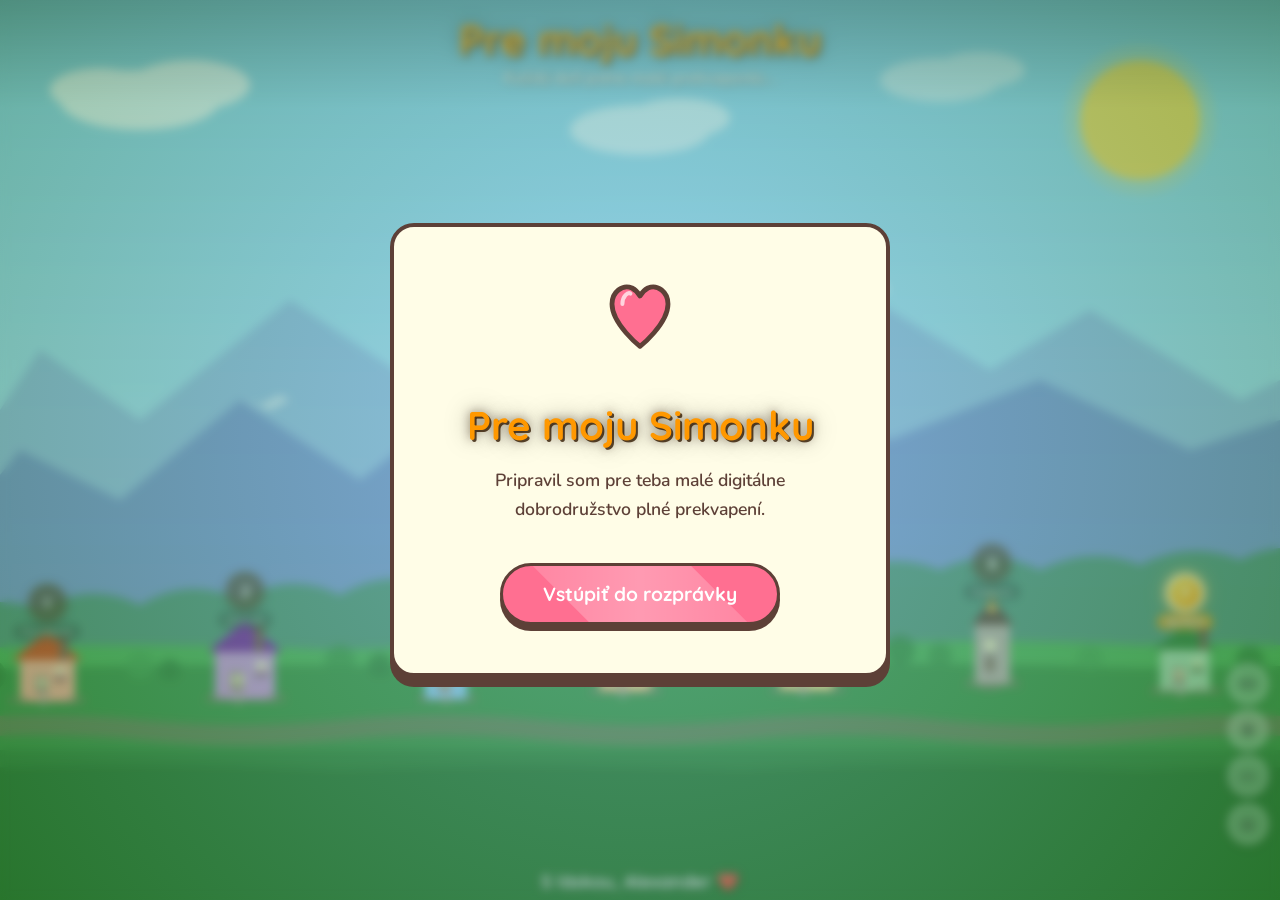
==== commit 6b558195: "welcome screen" ====
--- a/index.html
+++ b/index.html
@@ -21,43 +21,60 @@
         <p class="subtitle">Každý deň jedno malé prekvapenie...</p>
     </header>
 
+    <!-- ===== INTRO OVERLAY ===== -->
+    <div id="intro-overlay" class="intro-overlay">
+        <div class="intro-content">
+            <div class="intro-heart">
+                <svg viewBox="0 0 100 100" width="80" height="80">
+                    <path d="M50 88 C50 88 15 60 15 35 C15 20 28 10 40 15 C46 18 50 25 50 25 C50 25 54 18 60 15 C72 10 85 20 85 35 C85 60 50 88 50 88 Z" 
+                          fill="#ff6f91" stroke="#5D4037" stroke-width="6" stroke-linecap="round" stroke-linejoin="round"/>
+                    <!-- Highlight -->
+                    <path d="M28 35 C28 25 35 20 38 22" fill="none" stroke="rgba(255,255,255,0.7)" stroke-width="5" stroke-linecap="round"/>
+                </svg>
+            </div>
+            <h2 class="intro-title">Pre moju Simonku</h2>
+            <p class="intro-text">Pripravil som pre teba malé digitálne dobrodružstvo plné prekvapení.</p>
+            <button id="enter-btn" class="enter-btn">Vstúpiť do rozprávky</button>
+        </div>
+    </div>
+
     <!-- ===== AUDIO ELEMENTS ===== -->
-    <audio id="bg-audio" loop preload="none">
+    <audio id="bg-audio" loop preload="auto">
         <source src="audio/bg.mp3" type="audio/mpeg">
     </audio>
 
     <!-- 0: Nedeľa - Tučniačik -->
-    <audio id="scene-audio-0" loop preload="none">
+    <audio id="scene-audio-0" loop preload="auto">
         <source src="audio/6_penguin.mp3" type="audio/mpeg">
     </audio>
 
     <!-- 1: Pondelok - Kočka -->
-    <audio id="scene-audio-1" loop preload="none">
+    <audio id="scene-audio-1" loop preload="auto">
         <source src="audio/3_cat.mp3" type="audio/mpeg">
     </audio>
 
     <!-- 2: Utorok - Slnko -->
-    <audio id="scene-audio-2" loop preload="none">
+    <audio id="scene-audio-2" loop preload="auto">
         <source src="audio/4_sun.mp3" type="audio/mpeg">
     </audio>
 
     <!-- 3: Streda - Chobotnica -->
-    <audio id="scene-audio-3" loop preload="none">
+    <audio id="scene-audio-3" loop preload="auto">
         <source src="audio/2_octopus.mp3" type="audio/mpeg">
     </audio>
 
     <!-- 4: Štvrtok - Včielka -->
-    <audio id="scene-audio-4" loop preload="none">
+    <audio id="scene-audio-4" loop preload="auto">
         <source src="audio/1_bee.mp3" type="audio/mpeg">
     </audio>
 
     <!-- 5: Piatok - Sovička -->
-    <audio id="scene-audio-5" loop preload="none">
+    <audio id="scene-audio-5" loop preload="auto">
         <source src="audio/5_owl.mp3" type="audio/mpeg">
     </audio>
 
     <!-- 6: Sobota - Jednorožec -->
-    <audio id="scene-audio-6" loop preload="none">
+    <audio id="scene-audio-6" loop preload="auto">
         <source src="audio/0_unicorn.mp3" type="audio/mpeg">
     </audio>
     <!-- ===== INTERACTIVE MAP ===== -->
@@ -403,7 +420,7 @@
 
         <!-- Controls — outside canvas so they don't transform -->
         <div class="zoom-controls" id="zoom-controls">
-            <button class="zoom-btn muted" id="audio-toggle" aria-label="Prepnúť zvuk">
+            <button class="zoom-btn" id="audio-toggle" aria-label="Prepnúť zvuk">
                 <!-- Speaker Icon -->
                 <svg class="icon-speaker" viewBox="0 0 24 24" width="18" height="18" stroke="currentColor"
                     stroke-width="2" fill="none" stroke-linecap="round" stroke-linejoin="round">
--- a/style.css
+++ b/style.css
@@ -613,6 +613,114 @@
 
 body.test-mode header { padding-top: 3rem; }
 
+/* ===== INTRO OVERLAY ===== */
+.intro-overlay {
+    position: fixed;
+    inset: 0;
+    z-index: 9999;
+    display: flex;
+    align-items: center;
+    justify-content: center;
+    background: radial-gradient(circle at center, rgba(135, 206, 235, 0.4) 0%, rgba(46, 125, 50, 0.4) 100%);
+    backdrop-filter: blur(5px);
+    -webkit-backdrop-filter: blur(5px);
+    transition: opacity 1.2s cubic-bezier(0.4, 0, 0.2, 1), visibility 1.2s;
+}
+
+.intro-overlay.hidden {
+    opacity: 0;
+    visibility: hidden;
+}
+
+.intro-content {
+    text-align: center;
+    padding: 3rem;
+    max-width: 500px;
+    width: 90%;
+    background: #FFFDE7;
+    border: 4px solid #5D4037;
+    border-radius: 24px;
+    box-shadow: 0 10px 0 #5D4037;
+    animation: intro-pop 0.8s cubic-bezier(0.34, 1.56, 0.64, 1);
+}
+
+@keyframes intro-pop {
+    from { transform: scale(0.8); opacity: 0; }
+    to { transform: scale(1); opacity: 1; }
+}
+
+.intro-heart {
+    font-size: 5rem;
+    margin-bottom: 1rem;
+    animation: heart-pulse 1.5s ease-in-out infinite;
+    display: inline-block;
+}
+
+.intro-title {
+    font-family: var(--font-display);
+    font-size: 2.5rem;
+    font-weight: 700;
+    color: #ff9800;
+    margin-bottom: 1rem;
+    text-shadow:
+        2px 2px 0 rgba(50, 25, 0, 0.8),
+        0 0 10px rgba(50, 25, 0, 0.5),
+        0 0 25px rgba(0, 0, 0, 0.4);
+}
+
+.intro-text {
+    font-family: var(--font-body);
+    font-size: 1.1rem;
+    font-weight: 600;
+    color: #5D4037;
+    margin-bottom: 2.5rem;
+    line-height: 1.6;
+}
+
+.enter-btn {
+    padding: 1rem 2.5rem;
+    font-family: var(--font-display);
+    font-size: 1.2rem;
+    font-weight: 700;
+    color: white;
+    background: #ff6f91;
+    border: 3px solid #5D4037;
+    border-radius: 50px;
+    cursor: pointer;
+    box-shadow: 0 6px 0 #5D4037;
+    transition: all 0.2s;
+    position: relative;
+    overflow: hidden;
+}
+
+.enter-btn::after {
+    content: '';
+    position: absolute;
+    top: -50%;
+    left: -50%;
+    width: 200%;
+    height: 200%;
+    background: linear-gradient(45deg, transparent, rgba(255,255,255,0.3), transparent);
+    transform: rotate(45deg);
+    transition: 0.5s;
+    pointer-events: none;
+}
+
+.enter-btn:hover {
+    transform: translateY(-2px);
+    box-shadow: 0 8px 0 #5D4037;
+    background: #ff9ab5;
+}
+
+.enter-btn:hover::after {
+    left: 100%;
+}
+
+.enter-btn:active {
+    transform: translateY(4px);
+    box-shadow: 0 2px 0 #5D4037;
+}
+
 /* ===== RESPONSIVE ===== */
 @media (max-width: 650px) {
     .modal-content {
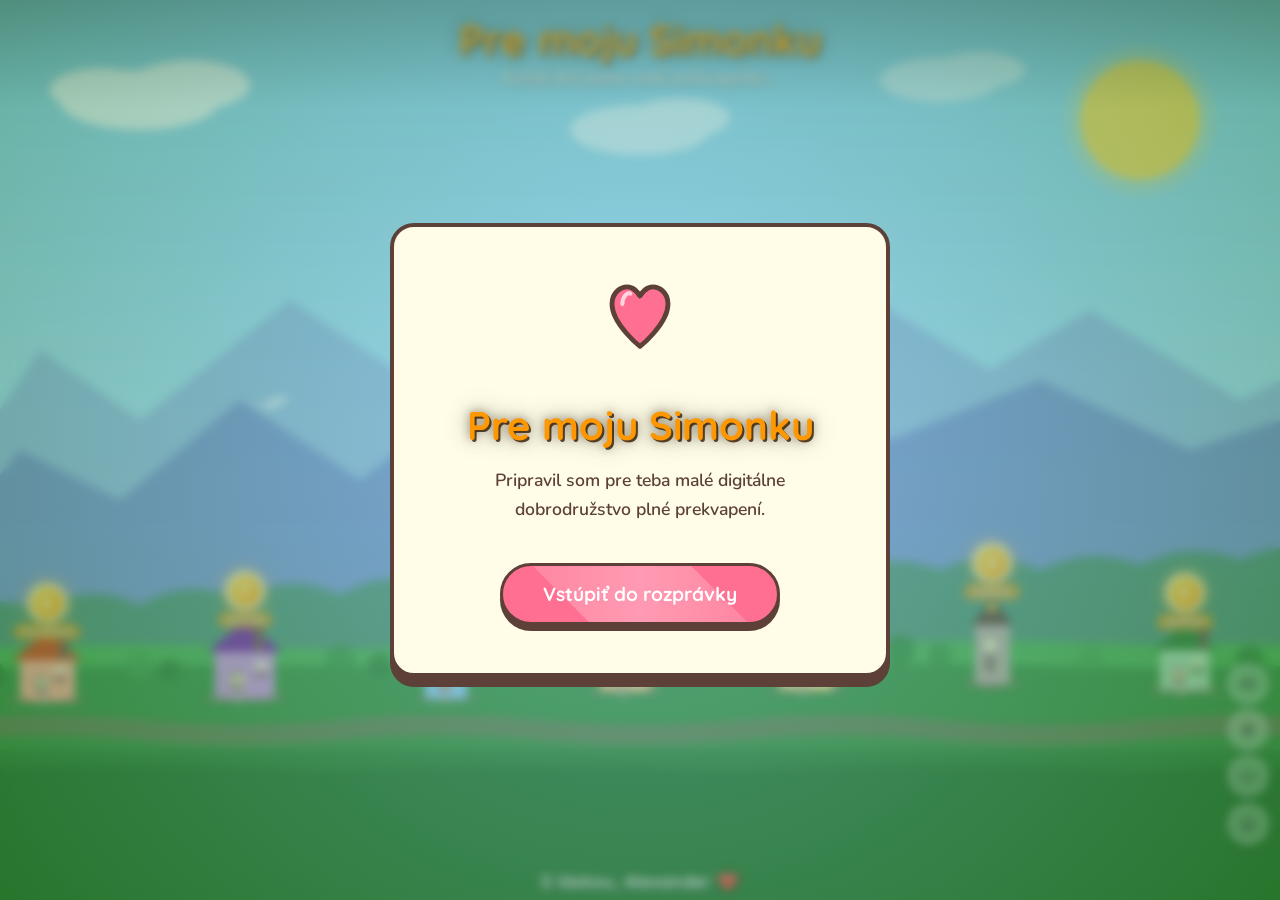
==== commit c1922999: "reorder" ====
--- a/index.html
+++ b/index.html
@@ -389,31 +389,31 @@
 
             <!-- Day markers — positioned by JS using SVG coordinates -->
             <div class="day-marker locked" data-day="1" id="marker-1" data-svg-x="107" data-svg-y="640">
+                <div class="marker-circle">6</div>
+                <span class="marker-label">Pondelok</span>
+            </div>
+            <div class="day-marker locked" data-day="2" id="marker-2" data-svg-x="305" data-svg-y="628">
+                <div class="marker-circle">7</div>
+                <span class="marker-label">Utorok</span>
+            </div>
+            <div class="day-marker locked" data-day="3" id="marker-3" data-svg-x="506" data-svg-y="610">
                 <div class="marker-circle">1</div>
-                <span class="marker-label">Pondelok</span>
-            </div>
-            <div class="day-marker locked" data-day="2" id="marker-2" data-svg-x="305" data-svg-y="628">
+                <span class="marker-label">Streda</span>
+            </div>
+            <div class="day-marker locked" data-day="4" id="marker-4" data-svg-x="686" data-svg-y="630">
                 <div class="marker-circle">2</div>
-                <span class="marker-label">Utorok</span>
-            </div>
-            <div class="day-marker locked" data-day="3" id="marker-3" data-svg-x="506" data-svg-y="610">
+                <span class="marker-label">Štvrtok</span>
+            </div>
+            <div class="day-marker locked" data-day="5" id="marker-5" data-svg-x="867" data-svg-y="625">
                 <div class="marker-circle">3</div>
-                <span class="marker-label">Streda</span>
-            </div>
-            <div class="day-marker locked" data-day="4" id="marker-4" data-svg-x="686" data-svg-y="630">
+                <span class="marker-label">Piatok</span>
+            </div>
+            <div class="day-marker locked" data-day="6" id="marker-6" data-svg-x="1052" data-svg-y="600">
                 <div class="marker-circle">4</div>
-                <span class="marker-label">Štvrtok</span>
-            </div>
-            <div class="day-marker locked" data-day="5" id="marker-5" data-svg-x="867" data-svg-y="625">
+                <span class="marker-label">Sobota</span>
+            </div>
+            <div class="day-marker locked" data-day="0" id="marker-0" data-svg-x="1245" data-svg-y="630">
                 <div class="marker-circle">5</div>
-                <span class="marker-label">Piatok</span>
-            </div>
-            <div class="day-marker locked" data-day="6" id="marker-6" data-svg-x="1052" data-svg-y="600">
-                <div class="marker-circle">6</div>
-                <span class="marker-label">Sobota</span>
-            </div>
-            <div class="day-marker locked" data-day="0" id="marker-0" data-svg-x="1245" data-svg-y="630">
-                <div class="marker-circle">7</div>
                 <span class="marker-label">Nedeľa</span>
             </div>
         </div>
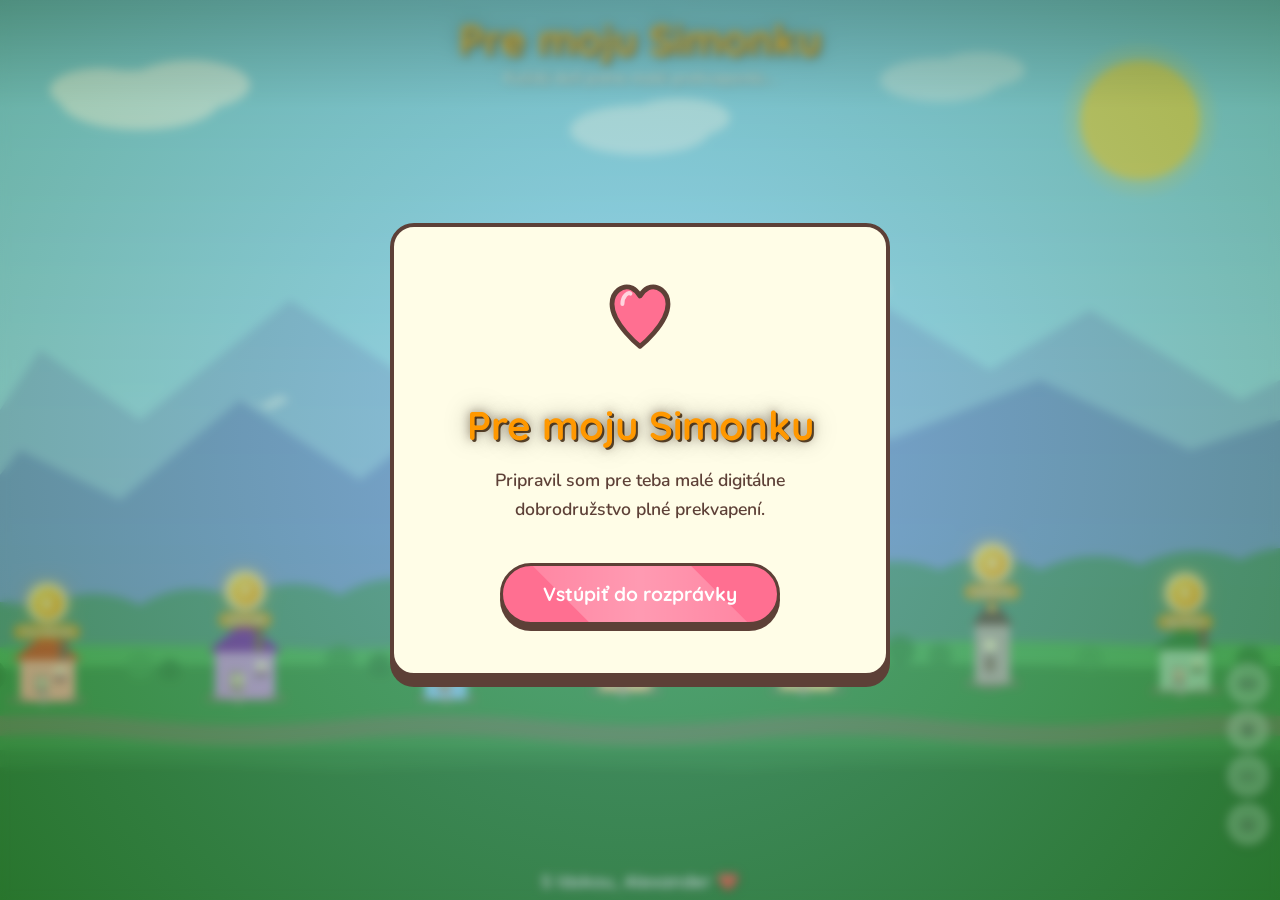
==== commit 2152a5c0: "color fixes 2" ====
--- a/index.html
+++ b/index.html
@@ -5,7 +5,7 @@
     <meta charset="UTF-8">
     <meta name="viewport"
         content="width=device-width, initial-scale=1.0, maximum-scale=1.0, user-scalable=no, viewport-fit=cover">
-    <meta name="theme-color" content="#87CEEB">
+    <meta name="theme-color" content="#2E7D32">
     <title>Pre Simonku ❤️</title>
     <link rel="preconnect" href="https://fonts.googleapis.com">
     <link rel="preconnect" href="https://fonts.gstatic.com" crossorigin>
--- a/style.css
+++ b/style.css
@@ -1,5 +1,7 @@
 /* ===== RESET & BASE ===== */
-*, *::before, *::after {
+*,
+*::before,
+*::after {
     margin: 0;
     padding: 0;
     box-sizing: border-box;
@@ -15,12 +17,16 @@
     --text: #3d2c5e;
 }
 
-html { scroll-behavior: smooth; }
+html {
+    scroll-behavior: smooth;
+    background-color: #2E7D32;
+}
 
 body {
     font-family: var(--font-body);
     /* Gradient from Sky Blue (#87CEEB) to Grass Green (#2E7D32) */
-    background: linear-gradient(to bottom, #87CEEB 0%, #87CEEB 50%, #2E7D32 50%, #2E7D32 100%);
+    background-color: #2E7D32;
+    background-image: linear-gradient(to bottom, #87CEEB 0%, #87CEEB 50%, #2E7D32 50%, #2E7D32 100%);
     color: var(--text);
     height: 100vh;
     height: 100dvh;
@@ -40,7 +46,7 @@
     right: 0;
     z-index: 100;
     pointer-events: none;
-    background: linear-gradient(to bottom, rgba(0,0,0,0.25), transparent);
+    background: linear-gradient(to bottom, rgba(0, 0, 0, 0.25), transparent);
     padding-bottom: 1.2rem;
 }
 
@@ -136,14 +142,14 @@
     pointer-events: none;
     backdrop-filter: blur(4px);
     -webkit-backdrop-filter: blur(4px);
-    text-shadow: 0 1px 2px rgba(0,0,0,0.5);
+    text-shadow: 0 1px 2px rgba(0, 0, 0, 0.5);
 }
 
 /* --- Locked marker --- */
 .day-marker.locked .marker-circle {
     background: rgba(80, 60, 40, 0.7);
     border: 2px solid rgba(120, 90, 60, 0.5);
-    box-shadow: 0 2px 8px rgba(0,0,0,0.3);
+    box-shadow: 0 2px 8px rgba(0, 0, 0, 0.3);
     cursor: not-allowed;
 }
 
@@ -158,7 +164,7 @@
     box-shadow:
         0 0 12px rgba(255, 199, 95, 0.6),
         0 0 25px rgba(255, 199, 95, 0.3),
-        0 3px 10px rgba(0,0,0,0.3);
+        0 3px 10px rgba(0, 0, 0, 0.3);
     animation: marker-glow 2s ease-in-out infinite;
 }
 
@@ -171,7 +177,7 @@
     box-shadow:
         0 0 20px rgba(255, 199, 95, 0.8),
         0 0 40px rgba(255, 199, 95, 0.4),
-        0 5px 15px rgba(0,0,0,0.3);
+        0 5px 15px rgba(0, 0, 0, 0.3);
 }
 
 .day-marker.unlocked:active .marker-circle {
@@ -179,17 +185,20 @@
 }
 
 @keyframes marker-glow {
-    0%, 100% {
+
+    0%,
+    100% {
         box-shadow:
             0 0 12px rgba(255, 199, 95, 0.6),
             0 0 25px rgba(255, 199, 95, 0.3),
-            0 3px 10px rgba(0,0,0,0.3);
-    }
+            0 3px 10px rgba(0, 0, 0, 0.3);
+    }
+
     50% {
         box-shadow:
             0 0 18px rgba(255, 199, 95, 0.8),
             0 0 40px rgba(255, 199, 95, 0.5),
-            0 3px 12px rgba(0,0,0,0.3);
+            0 3px 12px rgba(0, 0, 0, 0.3);
     }
 }
 
@@ -204,18 +213,42 @@
 }
 
 @keyframes marker-ping {
-    0% { transform: scale(1); opacity: 0.6; }
-    100% { transform: scale(1.6); opacity: 0; }
+    0% {
+        transform: scale(1);
+        opacity: 0.6;
+    }
+
+    100% {
+        transform: scale(1.6);
+        opacity: 0;
+    }
 }
 
 /* Shake for locked */
 @keyframes shake {
-    0%, 100% { transform: translate(-50%, -100%) rotate(0); }
-    20% { transform: translate(calc(-50% - 5px), -100%) rotate(-3deg); }
-    40% { transform: translate(calc(-50% + 5px), -100%) rotate(3deg); }
-    60% { transform: translate(calc(-50% - 3px), -100%) rotate(-2deg); }
-    80% { transform: translate(calc(-50% + 3px), -100%) rotate(2deg); }
-}
+
+    0%,
+    100% {
+        transform: translate(-50%, -100%) rotate(0);
+    }
+
+    20% {
+        transform: translate(calc(-50% - 5px), -100%) rotate(-3deg);
+    }
+
+    40% {
+        transform: translate(calc(-50% + 5px), -100%) rotate(3deg);
+    }
+
+    60% {
+        transform: translate(calc(-50% - 3px), -100%) rotate(-2deg);
+    }
+
+    80% {
+        transform: translate(calc(-50% + 3px), -100%) rotate(2deg);
+    }
+}
+
 .day-marker.shake {
     animation: shake 0.4s ease;
 }
@@ -234,24 +267,52 @@
 }
 
 @keyframes run-across {
-    0% { left: -150px; bottom: 17%; }
-    30% { bottom: 19%; }
-    50% { bottom: 17%; }
-    70% { bottom: 19%; }
-    100% { left: calc(100% + 150px); bottom: 17%; }
+    0% {
+        left: -150px;
+        bottom: 17%;
+    }
+
+    30% {
+        bottom: 19%;
+    }
+
+    50% {
+        bottom: 17%;
+    }
+
+    70% {
+        bottom: 19%;
+    }
+
+    100% {
+        left: calc(100% + 150px);
+        bottom: 17%;
+    }
 }
 
 .runner {
     display: block;
-    filter: drop-shadow(0 2px 3px rgba(0,0,0,0.2));
-}
-
-.runner-boy { animation: runner-bounce 0.4s ease-in-out infinite; }
-.runner-girl { animation: runner-bounce 0.4s ease-in-out infinite 0.2s; }
+    filter: drop-shadow(0 2px 3px rgba(0, 0, 0, 0.2));
+}
+
+.runner-boy {
+    animation: runner-bounce 0.4s ease-in-out infinite;
+}
+
+.runner-girl {
+    animation: runner-bounce 0.4s ease-in-out infinite 0.2s;
+}
 
 @keyframes runner-bounce {
-    0%, 100% { transform: translateY(0); }
-    50% { transform: translateY(-6px); }
+
+    0%,
+    100% {
+        transform: translateY(0);
+    }
+
+    50% {
+        transform: translateY(-6px);
+    }
 }
 
 .heart-trail {
@@ -262,11 +323,23 @@
     animation: heart-float 1.5s ease-out infinite;
     opacity: 0;
 }
-.heart-trail.h2 { right: 20px; animation-delay: 0.7s; font-size: 11px; }
+
+.heart-trail.h2 {
+    right: 20px;
+    animation-delay: 0.7s;
+    font-size: 11px;
+}
 
 @keyframes heart-float {
-    0% { opacity: 0.9; transform: translateY(0) scale(1); }
-    100% { opacity: 0; transform: translateY(-35px) scale(0.4); }
+    0% {
+        opacity: 0.9;
+        transform: translateY(0) scale(1);
+    }
+
+    100% {
+        opacity: 0;
+        transform: translateY(-35px) scale(0.4);
+    }
 }
 
 /* ===== ZOOM CONTROLS ===== */
@@ -284,8 +357,8 @@
     width: 40px;
     height: 40px;
     border-radius: 50%;
-    border: 2px solid rgba(255,255,255,0.5);
-    background: rgba(255,255,255,0.3);
+    border: 2px solid rgba(255, 255, 255, 0.5);
+    background: rgba(255, 255, 255, 0.3);
     backdrop-filter: blur(8px);
     -webkit-backdrop-filter: blur(8px);
     color: #333;
@@ -298,11 +371,11 @@
     transition: all 0.2s;
     line-height: 1;
     font-family: system-ui, sans-serif;
-    box-shadow: 0 2px 8px rgba(0,0,0,0.2);
+    box-shadow: 0 2px 8px rgba(0, 0, 0, 0.2);
 }
 
 .zoom-btn:hover {
-    background: rgba(255,255,255,0.6);
+    background: rgba(255, 255, 255, 0.6);
     transform: scale(1.1);
 }
 
@@ -318,7 +391,8 @@
 /* Audio Button SVG */
 .icon-speaker {
     display: block;
-    margin-left: -1px; /* Optical adjustment */
+    margin-left: -1px;
+    /* Optical adjustment */
 }
 
 .icon-speaker .icon-mute-line {
@@ -341,9 +415,9 @@
     transform: translateY(-50%);
     z-index: 150;
     font-size: 2rem;
-    color: rgba(255,255,255,0.6);
+    color: rgba(255, 255, 255, 0.6);
     pointer-events: none;
-    text-shadow: 0 2px 6px rgba(0,0,0,0.3);
+    text-shadow: 0 2px 6px rgba(0, 0, 0, 0.3);
     animation: hint-pulse 2s ease-in-out infinite;
     opacity: 0;
     transition: opacity 0.5s;
@@ -355,12 +429,26 @@
     opacity: 1;
 }
 
-.slide-hint-left { left: 8px; }
-.slide-hint-right { right: 8px; }
+.slide-hint-left {
+    left: 8px;
+}
+
+.slide-hint-right {
+    right: 8px;
+}
 
 @keyframes hint-pulse {
-    0%, 100% { opacity: 0.3; transform: translateY(-50%) scale(1); }
-    50% { opacity: 0.8; transform: translateY(-50%) scale(1.15); }
+
+    0%,
+    100% {
+        opacity: 0.3;
+        transform: translateY(-50%) scale(1);
+    }
+
+    50% {
+        opacity: 0.8;
+        transform: translateY(-50%) scale(1.15);
+    }
 }
 
 .slide-hint.visible {
@@ -387,7 +475,10 @@
     transition: opacity 0.5s ease;
 }
 
-.modal:not(.hidden) { opacity: 1; pointer-events: auto; }
+.modal:not(.hidden) {
+    opacity: 1;
+    pointer-events: auto;
+}
 
 .modal-backdrop {
     position: absolute;
@@ -414,14 +505,16 @@
     transition: transform 0.5s cubic-bezier(0.175, 0.885, 0.32, 1.275);
 }
 
-.modal:not(.hidden) .modal-content { transform: scale(1) translateY(0); }
+.modal:not(.hidden) .modal-content {
+    transform: scale(1) translateY(0);
+}
 
 .close-btn {
     position: absolute;
     top: 12px;
     right: 16px;
-    background: rgba(255,255,255,0.1);
-    border: 1px solid rgba(255,255,255,0.15);
+    background: rgba(255, 255, 255, 0.1);
+    border: 1px solid rgba(255, 255, 255, 0.15);
     color: white;
     font-size: 1.6rem;
     width: 40px;
@@ -452,8 +545,8 @@
 .poem-container {
     padding: 1.5rem 2rem 2rem;
     text-align: center;
-    background: linear-gradient(to bottom, rgba(0,0,0,0.15), rgba(0,0,0,0.4));
-    border-top: 1px solid rgba(255,255,255,0.06);
+    background: linear-gradient(to bottom, rgba(0, 0, 0, 0.15), rgba(0, 0, 0, 0.4));
+    border-top: 1px solid rgba(255, 255, 255, 0.06);
     flex-shrink: 0;
 }
 
@@ -462,7 +555,7 @@
     font-size: 1.5rem;
     color: var(--accent);
     margin-bottom: 0.4rem;
-    text-shadow: 1px 1px 0 rgba(0,0,0,0.3);
+    text-shadow: 1px 1px 0 rgba(0, 0, 0, 0.3);
 }
 
 .poem-divider {
@@ -474,14 +567,18 @@
     opacity: 0.4;
 }
 
-.poem-divider::before, .poem-divider::after {
+.poem-divider::before,
+.poem-divider::after {
     content: '';
     width: 50px;
     height: 1px;
     background: linear-gradient(to right, transparent, var(--primary), transparent);
 }
 
-.poem-divider span { font-size: 0.8rem; color: var(--primary); }
+.poem-divider span {
+    font-size: 0.8rem;
+    color: var(--primary);
+}
 
 #surprise-poem {
     font-family: var(--font-body);
@@ -489,7 +586,7 @@
     font-weight: 500;
     line-height: 1.7;
     white-space: pre-line;
-    color: rgba(255,255,255,0.85);
+    color: rgba(255, 255, 255, 0.85);
 }
 
 /* ===== FOOTER (overlay bottom) ===== */
@@ -509,80 +606,204 @@
     font-size: clamp(0.9rem, 1.4vw, 1.3rem);
     color: #fff;
     text-shadow:
-        0 1px 3px rgba(0,0,0,0.5),
-        0 0 8px rgba(0,0,0,0.3);
+        0 1px 3px rgba(0, 0, 0, 0.5),
+        0 0 8px rgba(0, 0, 0, 0.3);
 }
 
 /* ===== SVG SCENE ANIMATIONS ===== */
 @keyframes float {
-    0%, 100% { transform: translateY(0) rotate(0deg); }
-    50% { transform: translateY(-15px) rotate(3deg); }
+
+    0%,
+    100% {
+        transform: translateY(0) rotate(0deg);
+    }
+
+    50% {
+        transform: translateY(-15px) rotate(3deg);
+    }
 }
 
 @keyframes float-alt {
-    0%, 100% { transform: translateY(0) rotate(0deg); }
-    50% { transform: translateY(-20px) rotate(-3deg); }
+
+    0%,
+    100% {
+        transform: translateY(0) rotate(0deg);
+    }
+
+    50% {
+        transform: translateY(-20px) rotate(-3deg);
+    }
 }
 
 @keyframes fly-across {
-    0% { left: -100px; transform: translateY(30px); }
-    25% { left: 25%; transform: translateY(-10px); }
-    50% { left: 50%; transform: translateY(40px); }
-    75% { left: 75%; transform: translateY(0px); }
-    100% { left: calc(100% + 50px); transform: translateY(20px); }
+    0% {
+        left: -100px;
+        transform: translateY(30px);
+    }
+
+    25% {
+        left: 25%;
+        transform: translateY(-10px);
+    }
+
+    50% {
+        left: 50%;
+        transform: translateY(40px);
+    }
+
+    75% {
+        left: 75%;
+        transform: translateY(0px);
+    }
+
+    100% {
+        left: calc(100% + 50px);
+        transform: translateY(20px);
+    }
 }
 
 @keyframes fly-across-2 {
-    0% { left: calc(100% + 50px); transform: translateY(10px) scaleX(-1); }
-    30% { left: 70%; transform: translateY(50px) scaleX(-1); }
-    60% { left: 30%; transform: translateY(-5px) scaleX(-1); }
-    100% { left: -100px; transform: translateY(30px) scaleX(-1); }
-}
-
-
-@keyframes spin-slow { from { transform: rotate(0deg); } to { transform: rotate(360deg); } }
+    0% {
+        left: calc(100% + 50px);
+        transform: translateY(10px) scaleX(-1);
+    }
+
+    30% {
+        left: 70%;
+        transform: translateY(50px) scaleX(-1);
+    }
+
+    60% {
+        left: 30%;
+        transform: translateY(-5px) scaleX(-1);
+    }
+
+    100% {
+        left: -100px;
+        transform: translateY(30px) scaleX(-1);
+    }
+}
+
+
+@keyframes spin-slow {
+    from {
+        transform: rotate(0deg);
+    }
+
+    to {
+        transform: rotate(360deg);
+    }
+}
 
 @keyframes bob {
-    0%, 100% { transform: scaleY(1) translateY(0); }
-    50% { transform: scaleY(0.96) translateY(3px); }
+
+    0%,
+    100% {
+        transform: scaleY(1) translateY(0);
+    }
+
+    50% {
+        transform: scaleY(0.96) translateY(3px);
+    }
 }
 
 @keyframes sway {
-    0%, 100% { transform: rotate(-3deg); }
-    50% { transform: rotate(3deg); }
+
+    0%,
+    100% {
+        transform: rotate(-3deg);
+    }
+
+    50% {
+        transform: rotate(3deg);
+    }
 }
 
 @keyframes wave-tentacle {
-    0%, 100% { transform: rotate(-15deg); }
-    50% { transform: rotate(15deg); }
+
+    0%,
+    100% {
+        transform: rotate(-15deg);
+    }
+
+    50% {
+        transform: rotate(15deg);
+    }
 }
 
 @keyframes blink {
-    0%, 90%, 100% { transform: scaleY(1); }
-    95% { transform: scaleY(0.1); }
+
+    0%,
+    90%,
+    100% {
+        transform: scaleY(1);
+    }
+
+    95% {
+        transform: scaleY(0.1);
+    }
 }
 
 @keyframes sparkle-pop {
-    0% { opacity: 0; transform: scale(0); }
-    50% { opacity: 1; transform: scale(1); }
-    100% { opacity: 0; transform: scale(0); }
+    0% {
+        opacity: 0;
+        transform: scale(0);
+    }
+
+    50% {
+        opacity: 1;
+        transform: scale(1);
+    }
+
+    100% {
+        opacity: 0;
+        transform: scale(0);
+    }
 }
 
 @keyframes snow-fall {
-    0% { transform: translateY(-10px) translateX(0); opacity: 0; }
-    10% { opacity: 1; }
-    100% { transform: translateY(100vh) translateX(30px); opacity: 0; }
+    0% {
+        transform: translateY(-10px) translateX(0);
+        opacity: 0;
+    }
+
+    10% {
+        opacity: 1;
+    }
+
+    100% {
+        transform: translateY(100vh) translateX(30px);
+        opacity: 0;
+    }
 }
 
 @keyframes disco-light {
-    0% { opacity: 0.2; transform: rotate(-20deg) scaleY(1); }
-    50% { opacity: 0.5; transform: rotate(20deg) scaleY(1.1); }
-    100% { opacity: 0.2; transform: rotate(-20deg) scaleY(1); }
+    0% {
+        opacity: 0.2;
+        transform: rotate(-20deg) scaleY(1);
+    }
+
+    50% {
+        opacity: 0.5;
+        transform: rotate(20deg) scaleY(1.1);
+    }
+
+    100% {
+        opacity: 0.2;
+        transform: rotate(-20deg) scaleY(1);
+    }
 }
 
 @keyframes tail-wag {
-    0%, 100% { transform: rotate(-10deg); }
-    50% { transform: rotate(15deg); }
+
+    0%,
+    100% {
+        transform: rotate(-10deg);
+    }
+
+    50% {
+        transform: rotate(15deg);
+    }
 }
 
 /* ===== PARTICLES ===== */
@@ -608,10 +829,12 @@
     font-weight: 400;
     z-index: 9999;
     letter-spacing: 0.05em;
-    text-shadow: 1px 1px 0 rgba(0,0,0,0.2);
-}
-
-body.test-mode header { padding-top: 3rem; }
+    text-shadow: 1px 1px 0 rgba(0, 0, 0, 0.2);
+}
+
+body.test-mode header {
+    padding-top: 3rem;
+}
 
 /* ===== INTRO OVERLAY ===== */
 .intro-overlay {
@@ -645,8 +868,15 @@
 }
 
 @keyframes intro-pop {
-    from { transform: scale(0.8); opacity: 0; }
-    to { transform: scale(1); opacity: 1; }
+    from {
+        transform: scale(0.8);
+        opacity: 0;
+    }
+
+    to {
+        transform: scale(1);
+        opacity: 1;
+    }
 }
 
 .intro-heart {
@@ -700,7 +930,7 @@
     left: -50%;
     width: 200%;
     height: 200%;
-    background: linear-gradient(45deg, transparent, rgba(255,255,255,0.3), transparent);
+    background: linear-gradient(45deg, transparent, rgba(255, 255, 255, 0.3), transparent);
     transform: rotate(45deg);
     transition: 0.5s;
     pointer-events: none;
@@ -729,10 +959,22 @@
         border-radius: 18px;
     }
 
-    #surprise-title { font-size: 1.25rem; }
-    #surprise-poem { font-size: 1rem; }
-    .poem-container { padding: 1.2rem 1.5rem 1.5rem; }
-    .runner { width: 35px; height: 56px; }
+    #surprise-title {
+        font-size: 1.25rem;
+    }
+
+    #surprise-poem {
+        font-size: 1rem;
+    }
+
+    .poem-container {
+        padding: 1.2rem 1.5rem 1.5rem;
+    }
+
+    .runner {
+        width: 35px;
+        height: 56px;
+    }
 
     .marker-circle {
         width: 32px;
@@ -755,4 +997,4 @@
         height: 36px;
         font-size: 1.1rem;
     }
-}
+}
